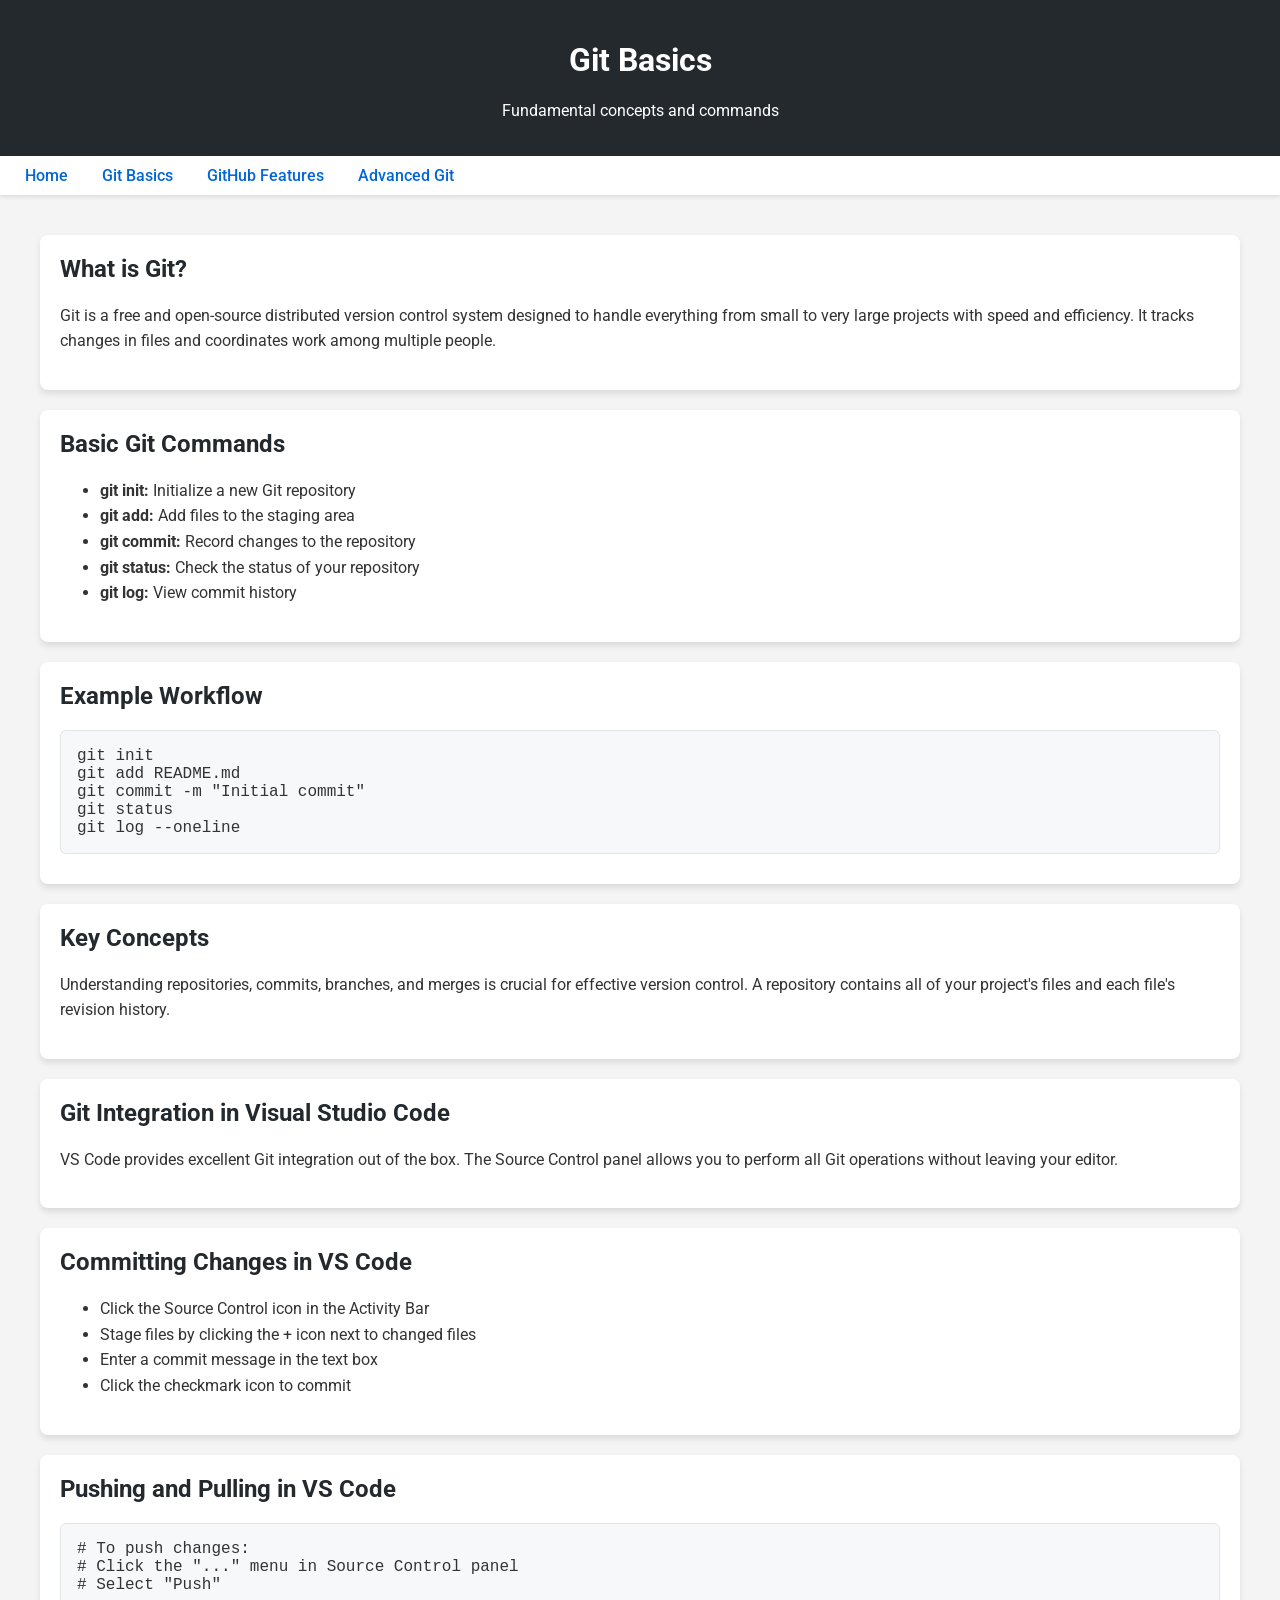
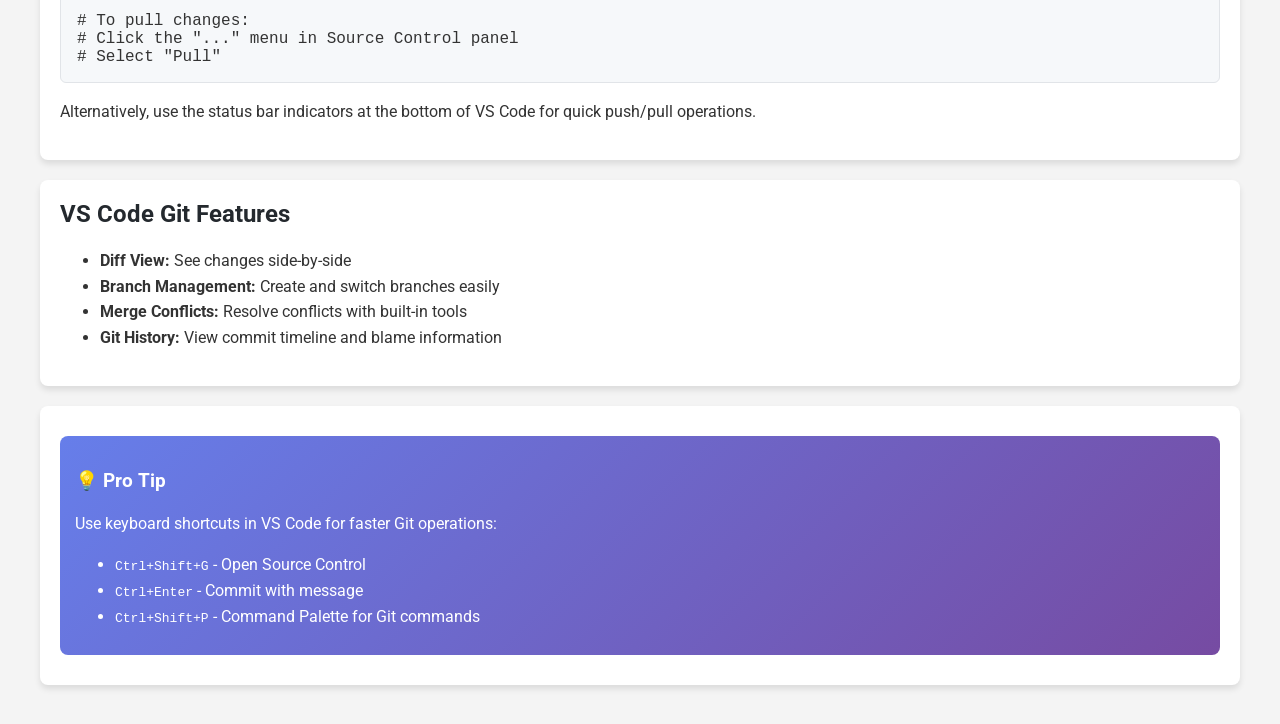
==== 1.html @ 10591d3b "last changes" ====
<!DOCTYPE html>
<html lang="en">
<head>
    <meta charset="UTF-8">
    <meta name="viewport" content="width=device-width, initial-scale=1.0">
    <title>Git Basics - Git and GitHub Guide</title>
    <link href="https://fonts.googleapis.com/css2?family=Roboto:wght@300;400;500;700&display=swap" rel="stylesheet">
    <style>
        body {
            font-family: 'Roboto', sans-serif;
            margin: 0;
            padding: 0;
            background-color: #f4f4f4;
            color: #333;
        }
        header {
            background-color: #24292e;
            color: white;
            padding: 20px;
            text-align: center;
        }
        nav {
            background-color: #fff;
            padding: 10px;
            box-shadow: 0 2px 4px rgba(0,0,0,0.1);
        }
        nav a {
            margin: 0 15px;
            text-decoration: none;
            color: #0366d6;
            font-weight: 500;
        }
        nav a:hover {
            text-decoration: underline;
        }
        .container {
            max-width: 1200px;
            margin: 0 auto;
            padding: 20px;
        }
        .card {
            background-color: white;
            border-radius: 8px;
            box-shadow: 0 4px 6px rgba(0,0,0,0.1);
            margin: 20px 0;
            padding: 20px;
            transition: transform 0.3s ease, box-shadow 0.3s ease;
        }
        .card:hover {
            transform: translateY(-5px);
            box-shadow: 0 8px 12px rgba(0,0,0,0.15);
        }
        .card h2 {
            color: #24292e;
            margin-top: 0;
        }
        .card p, .card ul {
            line-height: 1.6;
        }
        .code {
            background-color: #f6f8fa;
            border: 1px solid #e1e4e8;
            border-radius: 6px;
            padding: 16px;
            font-family: 'Courier New', monospace;
            overflow-x: auto;
            margin: 10px 0;
        }
        .highlight {
            background: linear-gradient(135deg, #667eea 0%, #764ba2 100%);
            color: white;
            padding: 15px;
            border-radius: 8px;
            margin: 10px 0;
        }
    </style>
</head>
<body>
    <header>
        <h1>Git Basics</h1>
        <p>Fundamental concepts and commands</p>
    </header>
    <nav>
        <a href="index.html">Home</a>
        <a href="1.html">Git Basics</a>
        <a href="2.html">GitHub Features</a>
        <a href="3.html">Advanced Git</a>
    </nav>
    <div class="container">
        <div class="card">
            <h2>What is Git?</h2>
            <p>Git is a free and open-source distributed version control system designed to handle everything from small to very large projects with speed and efficiency. It tracks changes in files and coordinates work among multiple people.</p>
        </div>
        <div class="card">
            <h2>Basic Git Commands</h2>
            <ul>
                <li><strong>git init:</strong> Initialize a new Git repository</li>
                <li><strong>git add:</strong> Add files to the staging area</li>
                <li><strong>git commit:</strong> Record changes to the repository</li>
                <li><strong>git status:</strong> Check the status of your repository</li>
                <li><strong>git log:</strong> View commit history</li>
            </ul>
        </div>
        <div class="card">
            <h2>Example Workflow</h2>
            <div class="code">
git init<br>
git add README.md<br>
git commit -m "Initial commit"<br>
git status<br>
git log --oneline
            </div>
        </div>
        <div class="card">
            <h2>Key Concepts</h2>
            <p>Understanding repositories, commits, branches, and merges is crucial for effective version control. A repository contains all of your project's files and each file's revision history.</p>
        </div>
        <div class="card">
            <h2>Git Integration in Visual Studio Code</h2>
            <p>VS Code provides excellent Git integration out of the box. The Source Control panel allows you to perform all Git operations without leaving your editor.</p>
        </div>
        <div class="card">
            <h2>Committing Changes in VS Code</h2>
            <ul>
                <li>Click the Source Control icon in the Activity Bar</li>
                <li>Stage files by clicking the + icon next to changed files</li>
                <li>Enter a commit message in the text box</li>
                <li>Click the checkmark icon to commit</li>
            </ul>
        </div>
        <div class="card">
            <h2>Pushing and Pulling in VS Code</h2>
            <div class="code">
# To push changes:<br>
# Click the "..." menu in Source Control panel<br>
# Select "Push"<br><br>
# To pull changes:<br>
# Click the "..." menu in Source Control panel<br>
# Select "Pull"
            </div>
            <p>Alternatively, use the status bar indicators at the bottom of VS Code for quick push/pull operations.</p>
        </div>
        <div class="card">
            <h2>VS Code Git Features</h2>
            <ul>
                <li><strong>Diff View:</strong> See changes side-by-side</li>
                <li><strong>Branch Management:</strong> Create and switch branches easily</li>
                <li><strong>Merge Conflicts:</strong> Resolve conflicts with built-in tools</li>
                <li><strong>Git History:</strong> View commit timeline and blame information</li>
            </ul>
        </div>
        <div class="card">
            <div class="highlight">
                <h3>💡 Pro Tip</h3>
                <p>Use keyboard shortcuts in VS Code for faster Git operations:</p>
                <ul style="margin: 10px 0;">
                    <li><code>Ctrl+Shift+G</code> - Open Source Control</li>
                    <li><code>Ctrl+Enter</code> - Commit with message</li>
                    <li><code>Ctrl+Shift+P</code> - Command Palette for Git commands</li>
                </ul>
            </div>
        </div>
    </div>
</body>
</html>
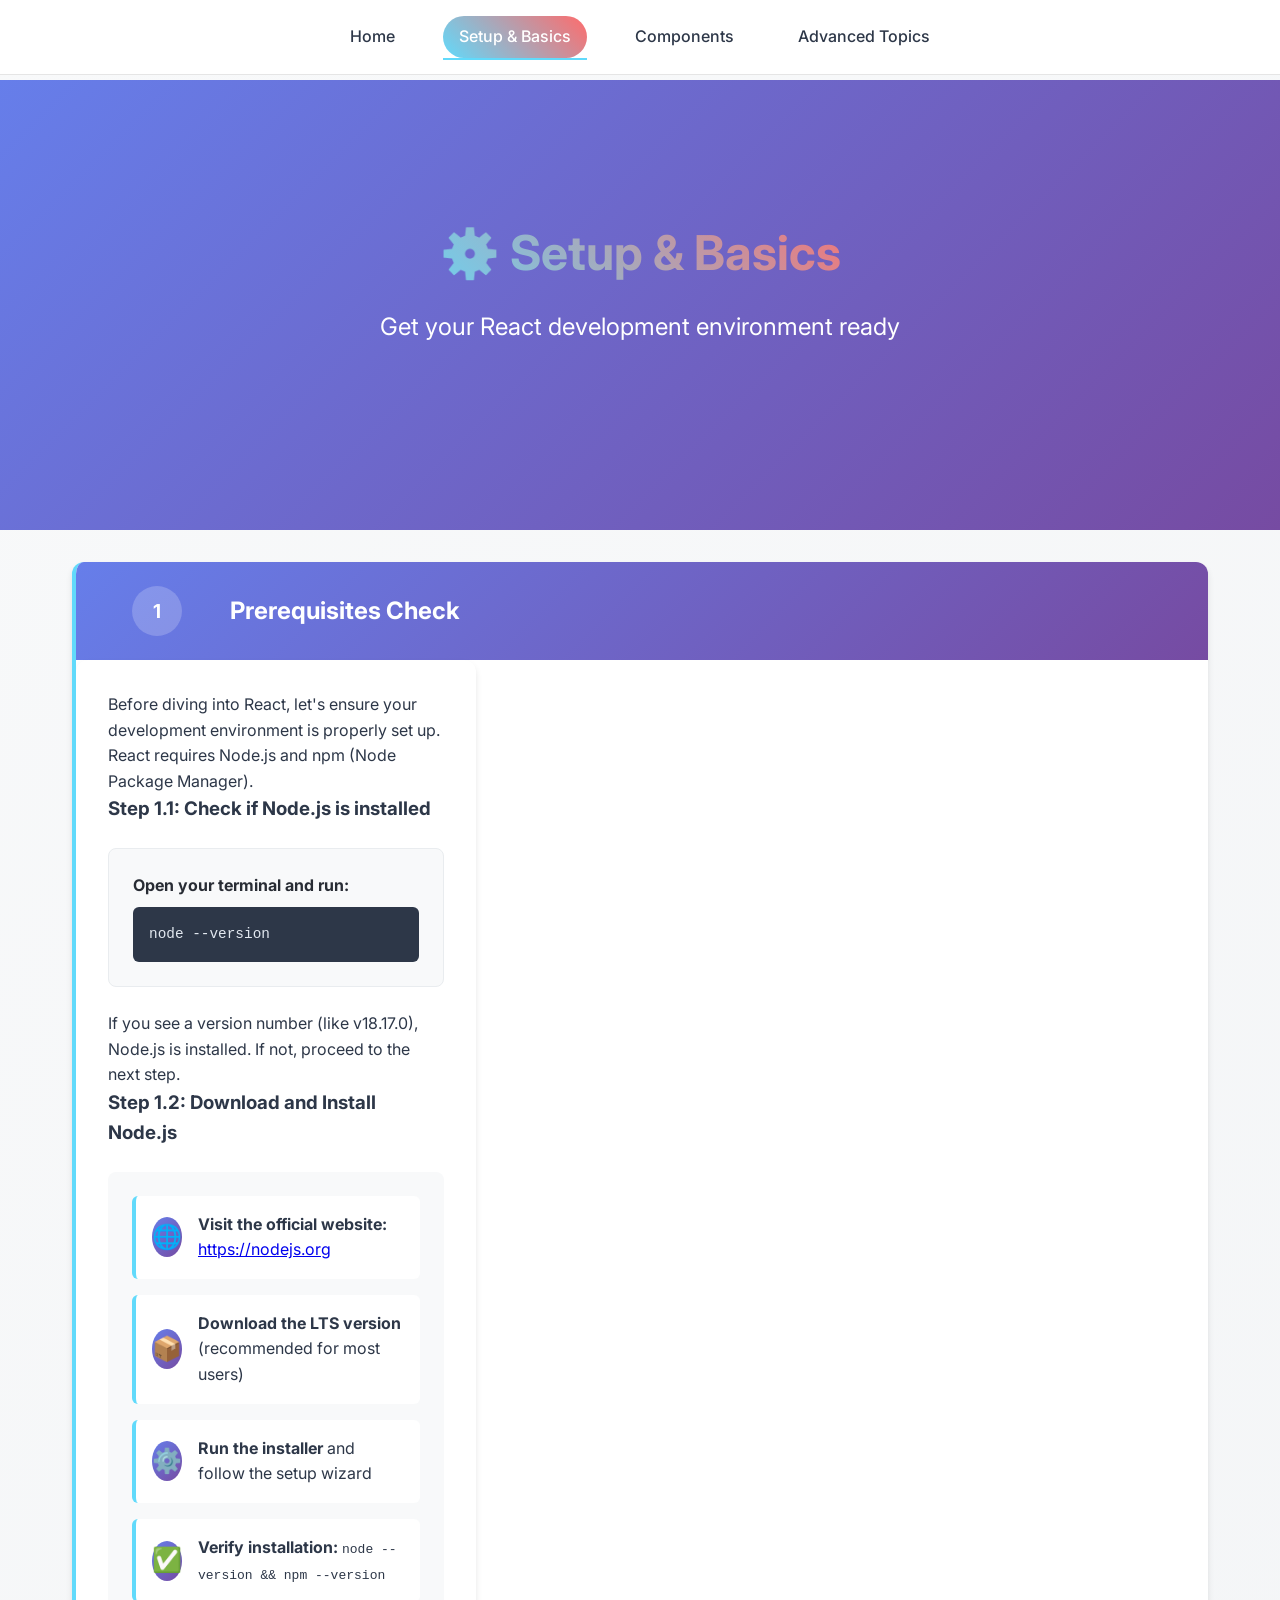
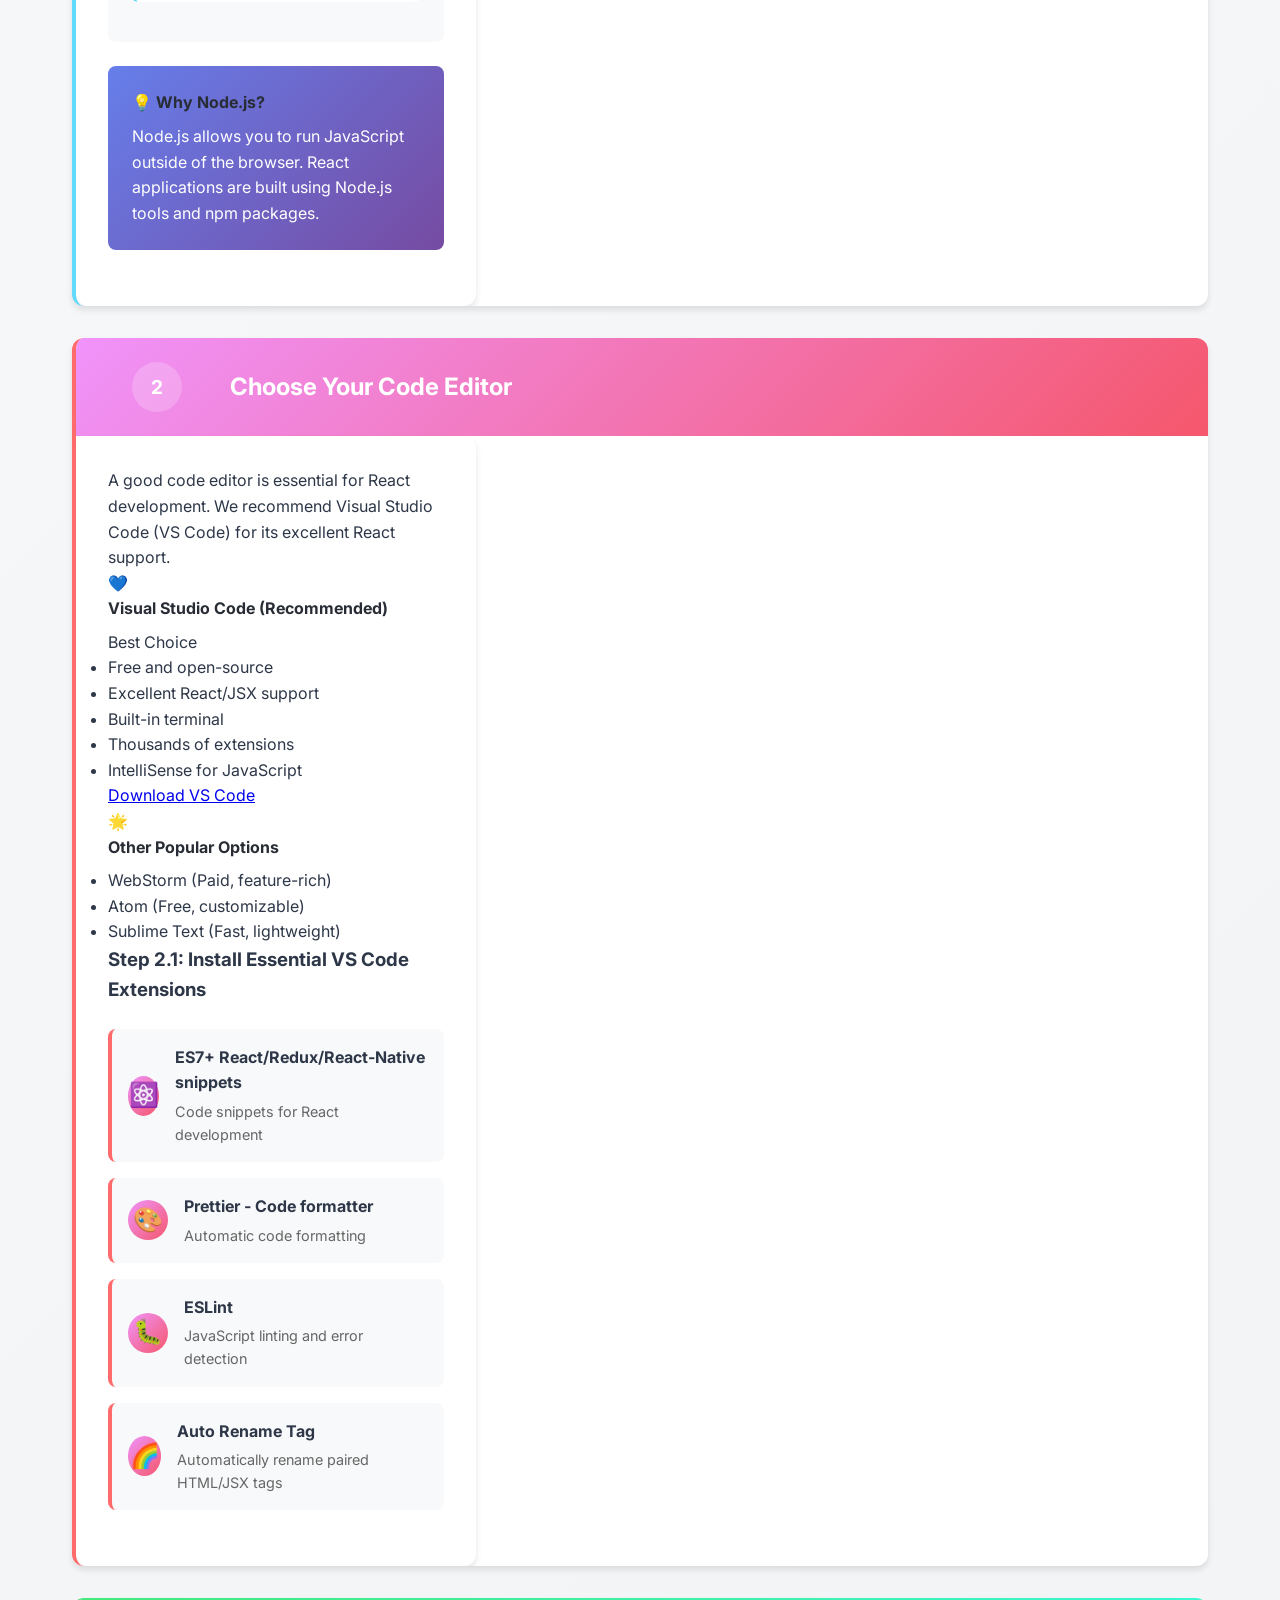
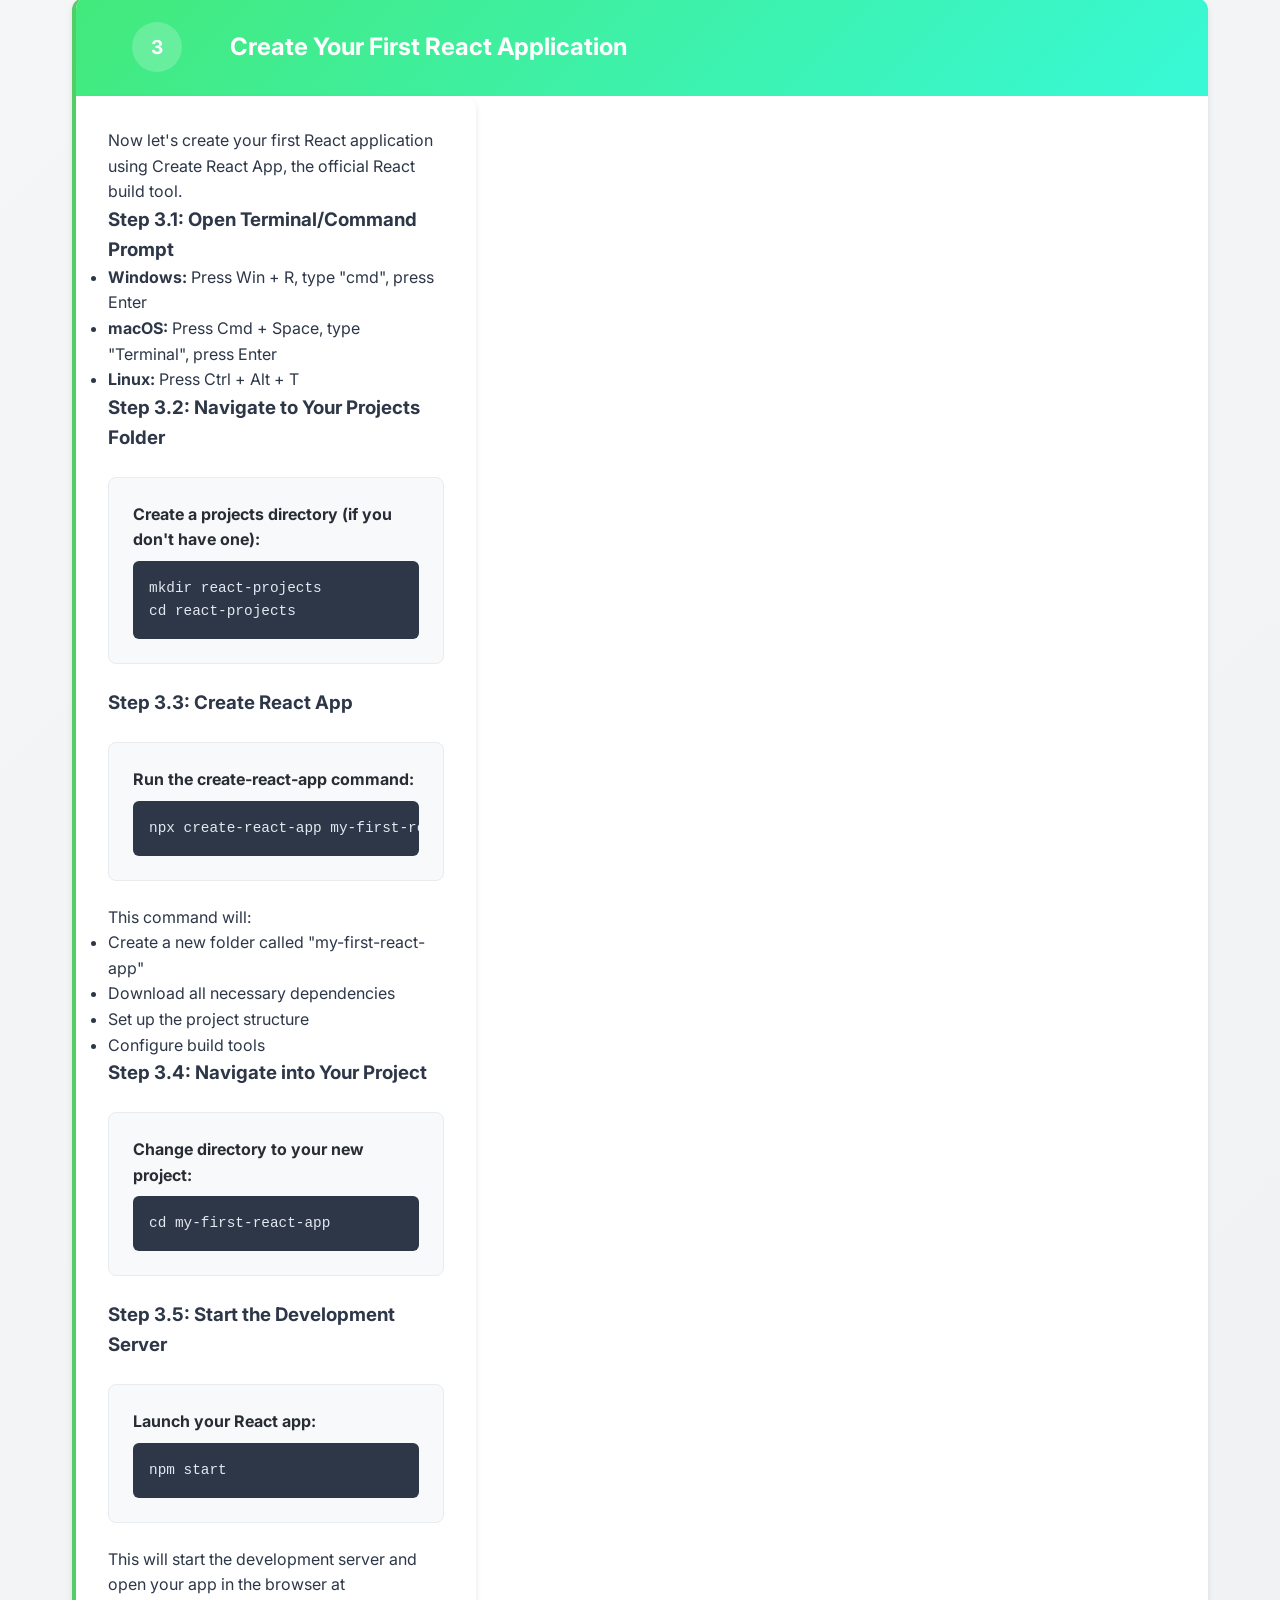
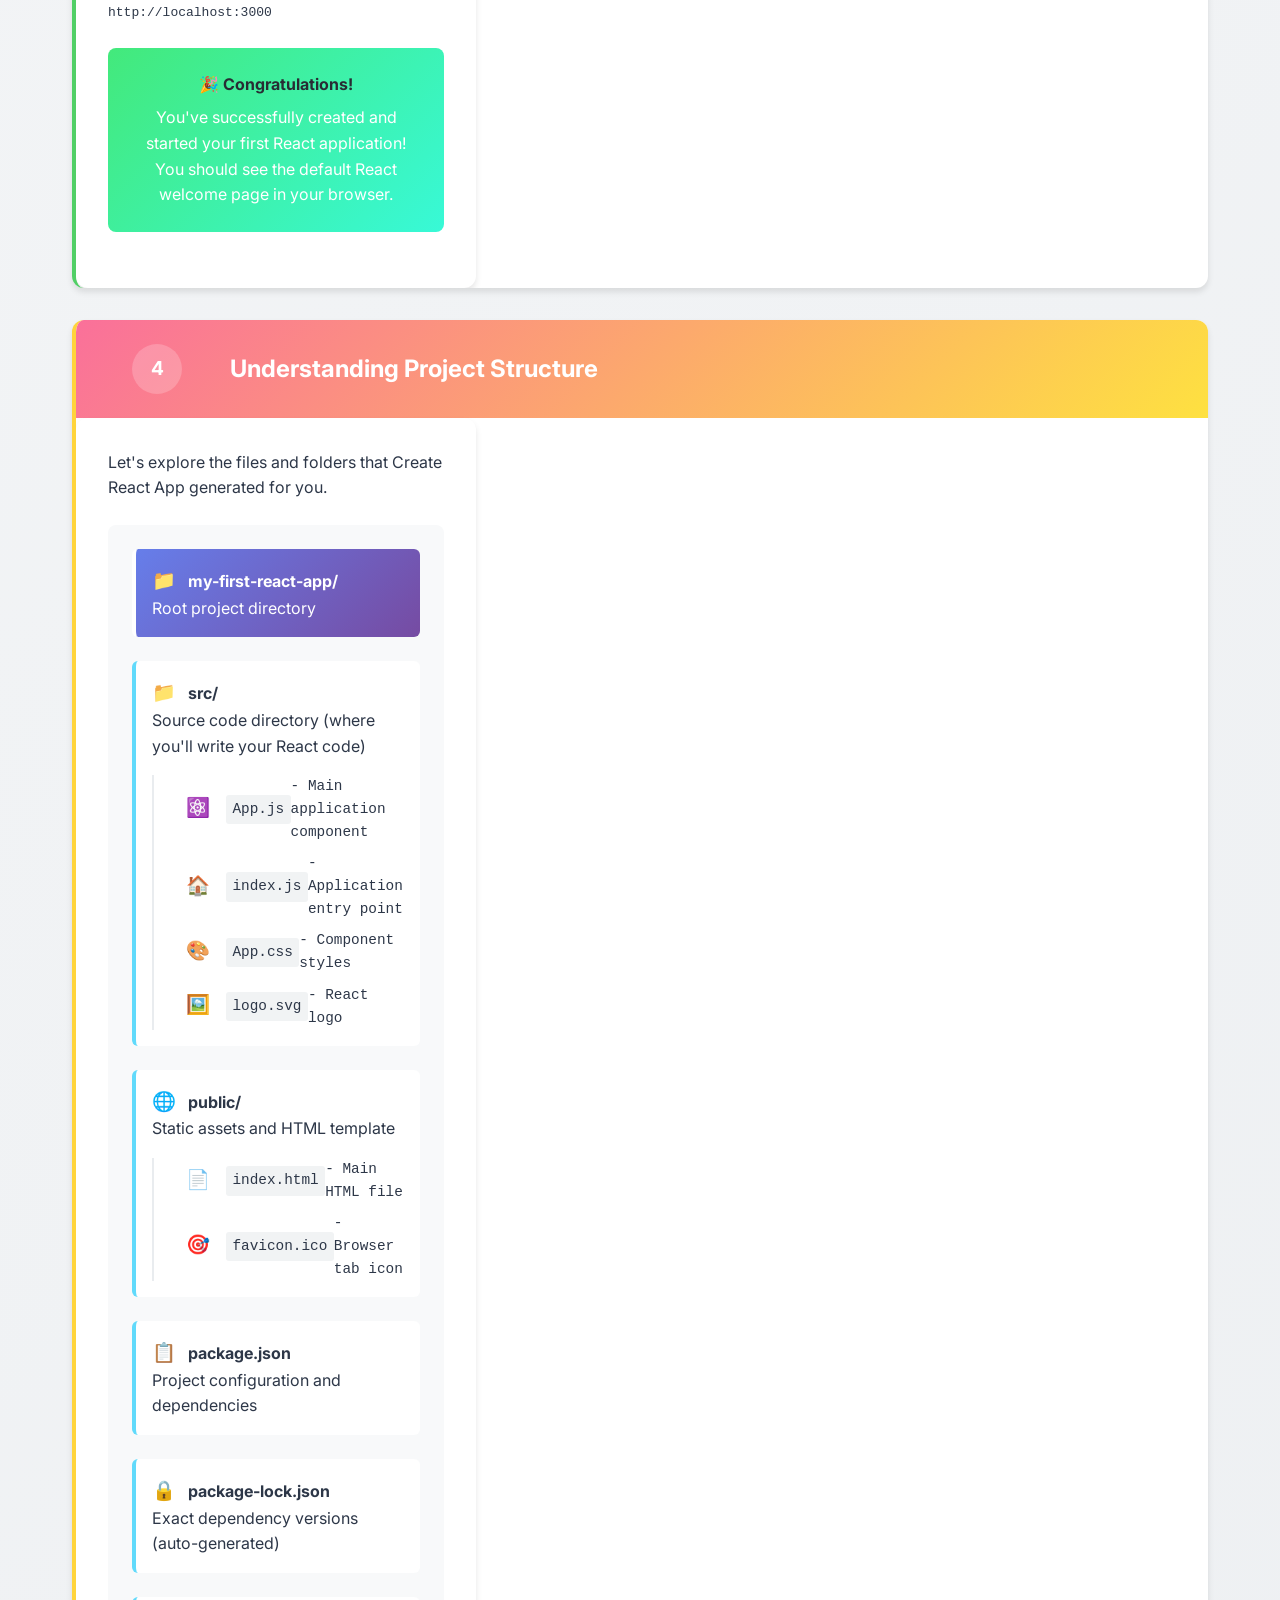
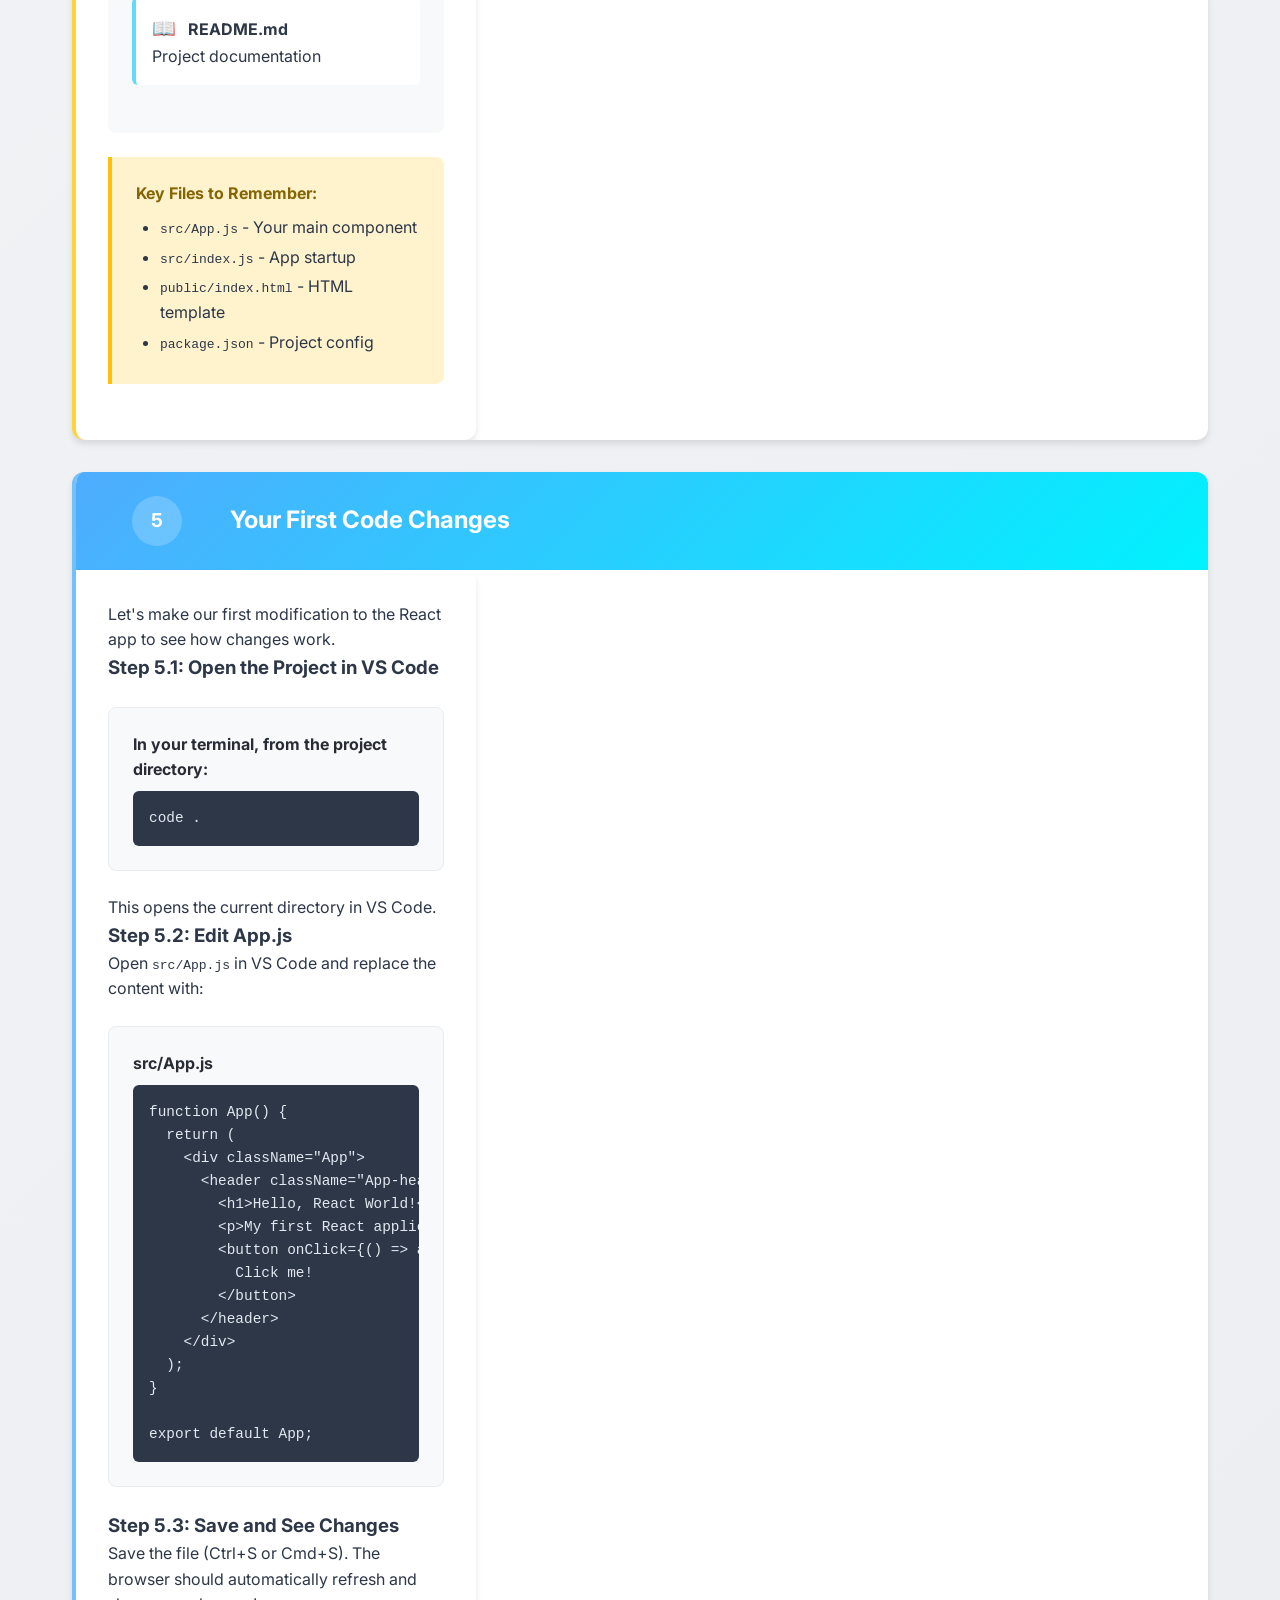
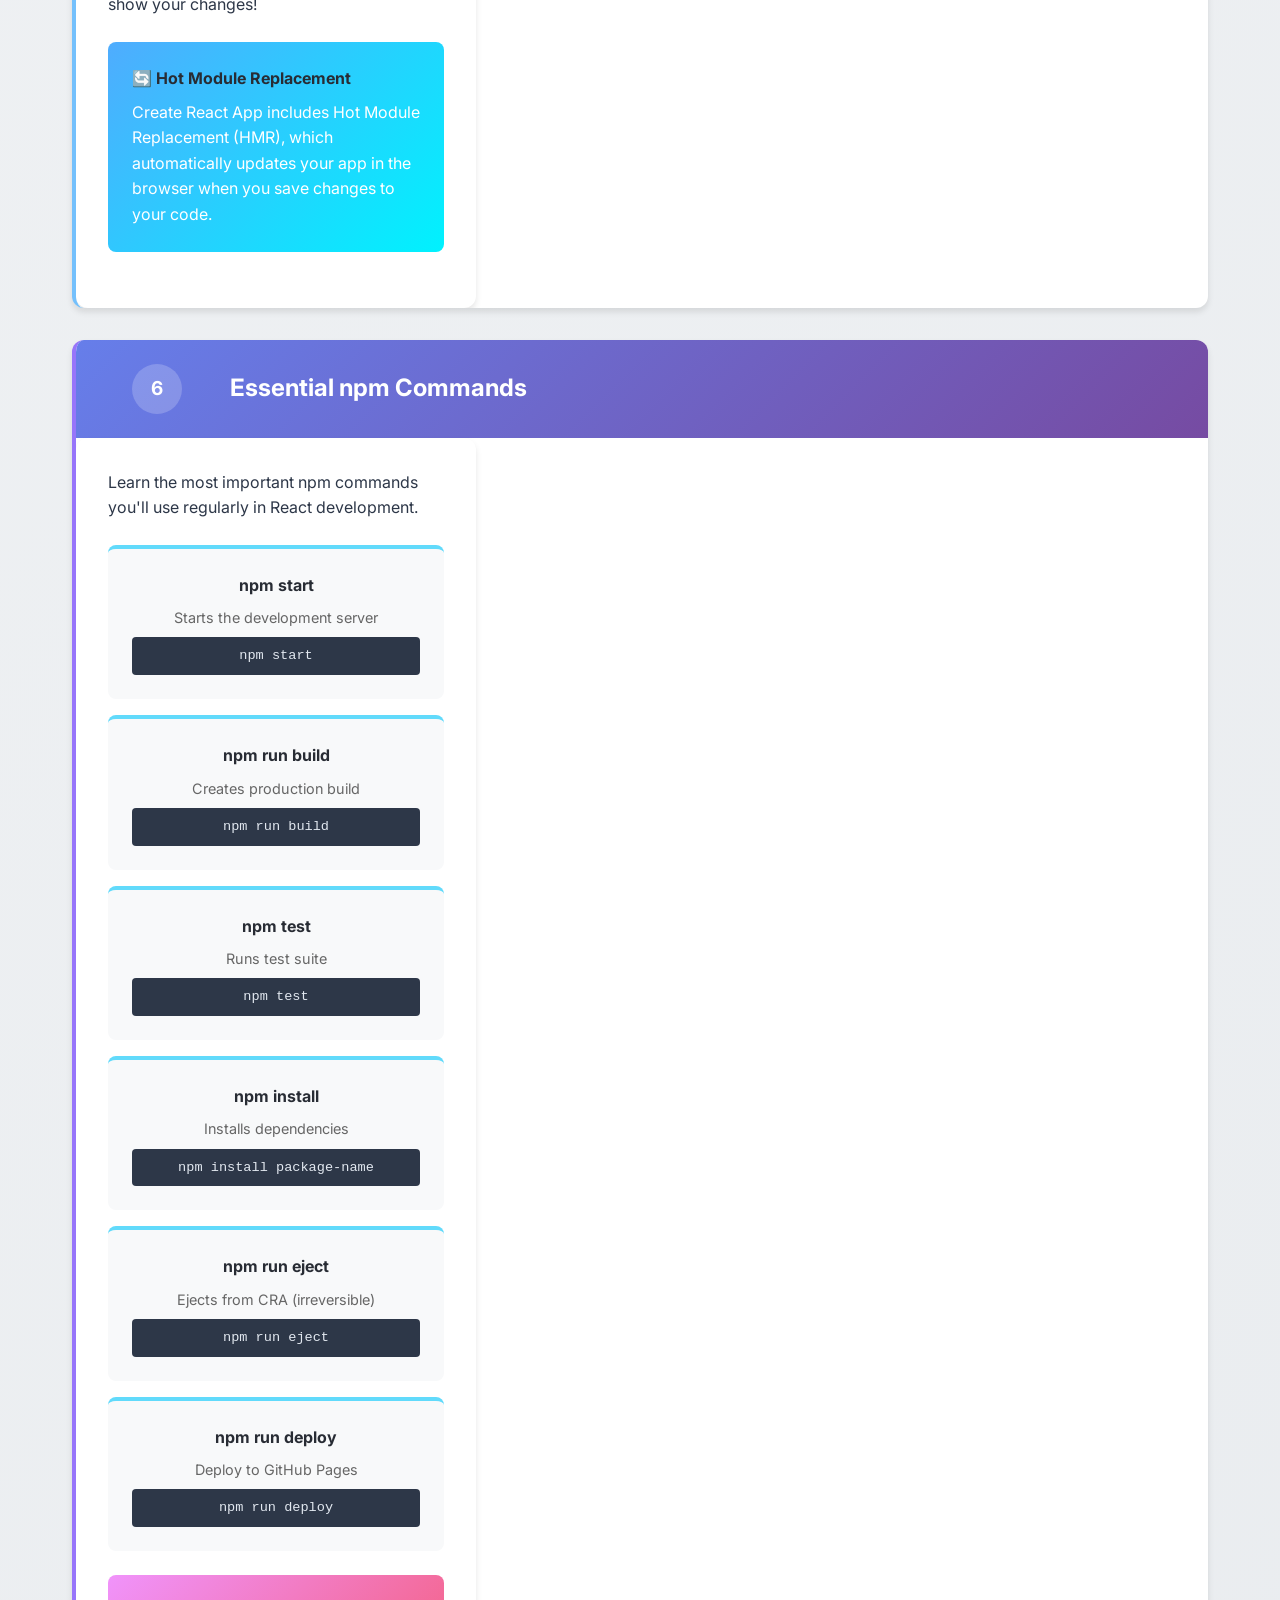
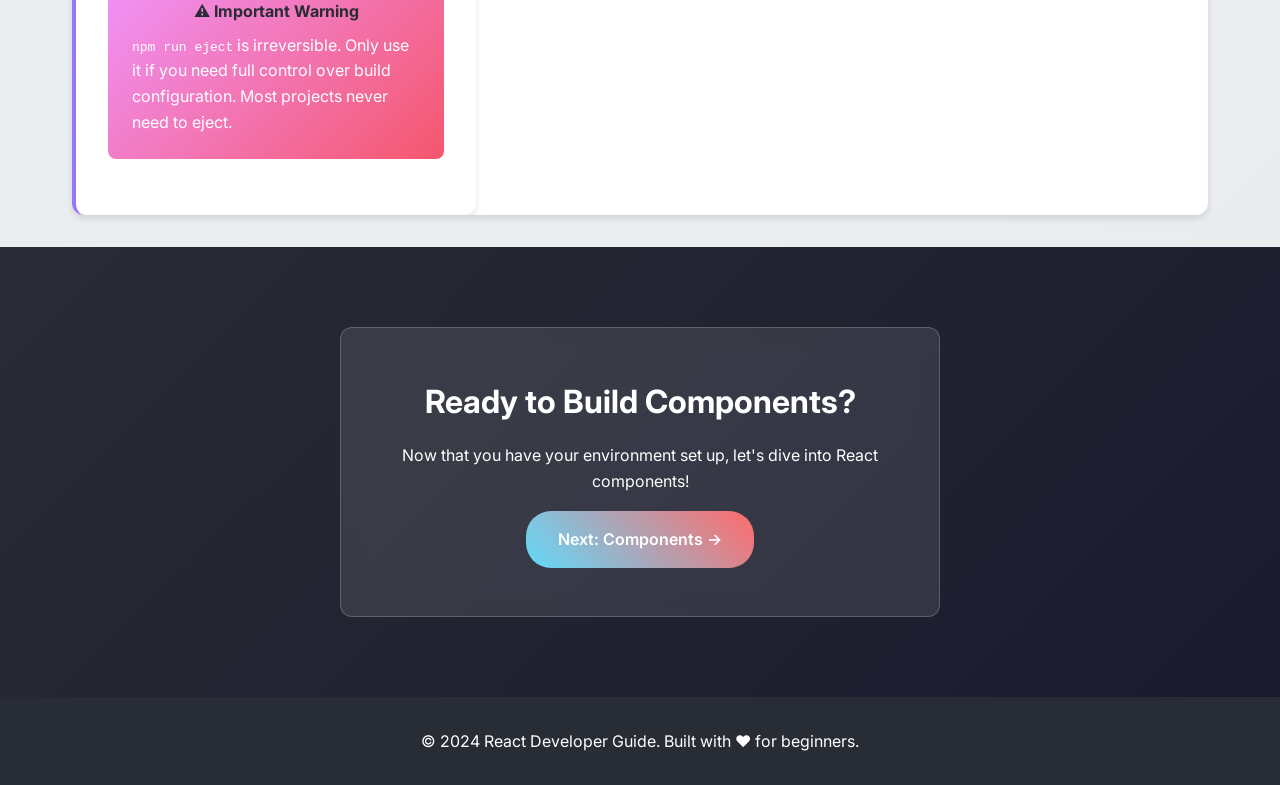
==== commit 5d1fe55a: "final changes" ====
--- a/1.html
+++ b/1.html
@@ -3,163 +3,408 @@
 <head>
     <meta charset="UTF-8">
     <meta name="viewport" content="width=device-width, initial-scale=1.0">
-    <title>Git Basics - Git and GitHub Guide</title>
-    <link href="https://fonts.googleapis.com/css2?family=Roboto:wght@300;400;500;700&display=swap" rel="stylesheet">
-    <style>
-        body {
-            font-family: 'Roboto', sans-serif;
-            margin: 0;
-            padding: 0;
-            background-color: #f4f4f4;
-            color: #333;
-        }
-        header {
-            background-color: #24292e;
-            color: white;
-            padding: 20px;
-            text-align: center;
-        }
-        nav {
-            background-color: #fff;
-            padding: 10px;
-            box-shadow: 0 2px 4px rgba(0,0,0,0.1);
-        }
-        nav a {
-            margin: 0 15px;
-            text-decoration: none;
-            color: #0366d6;
-            font-weight: 500;
-        }
-        nav a:hover {
-            text-decoration: underline;
-        }
-        .container {
-            max-width: 1200px;
-            margin: 0 auto;
-            padding: 20px;
-        }
-        .card {
-            background-color: white;
-            border-radius: 8px;
-            box-shadow: 0 4px 6px rgba(0,0,0,0.1);
-            margin: 20px 0;
-            padding: 20px;
-            transition: transform 0.3s ease, box-shadow 0.3s ease;
-        }
-        .card:hover {
-            transform: translateY(-5px);
-            box-shadow: 0 8px 12px rgba(0,0,0,0.15);
-        }
-        .card h2 {
-            color: #24292e;
-            margin-top: 0;
-        }
-        .card p, .card ul {
-            line-height: 1.6;
-        }
-        .code {
-            background-color: #f6f8fa;
-            border: 1px solid #e1e4e8;
-            border-radius: 6px;
-            padding: 16px;
-            font-family: 'Courier New', monospace;
-            overflow-x: auto;
-            margin: 10px 0;
-        }
-        .highlight {
-            background: linear-gradient(135deg, #667eea 0%, #764ba2 100%);
-            color: white;
-            padding: 15px;
-            border-radius: 8px;
-            margin: 10px 0;
-        }
-    </style>
+    <title>Setup & Basics - React Developer Guide</title>
+    <link href="https://fonts.googleapis.com/css2?family=Inter:wght@300;400;500;600;700&display=swap" rel="stylesheet">
+    <link rel="stylesheet" href="styles.css">
 </head>
 <body>
-    <header>
-        <h1>Git Basics</h1>
-        <p>Fundamental concepts and commands</p>
-    </header>
-    <nav>
-        <a href="index.html">Home</a>
-        <a href="1.html">Git Basics</a>
-        <a href="2.html">GitHub Features</a>
-        <a href="3.html">Advanced Git</a>
+    <nav class="main-nav animate-slide-down">
+        <div class="nav-container">
+            <a href="index.html" class="nav-link">Home</a>
+            <a href="1.html" class="nav-link active">Setup & Basics</a>
+            <a href="2.html" class="nav-link">Components</a>
+            <a href="3.html" class="nav-link">Advanced Topics</a>
+        </div>
     </nav>
-    <div class="container">
-        <div class="card">
-            <h2>What is Git?</h2>
-            <p>Git is a free and open-source distributed version control system designed to handle everything from small to very large projects with speed and efficiency. It tracks changes in files and coordinates work among multiple people.</p>
+
+    <main class="main-content">
+        <section class="hero-section page-hero">
+            <div class="hero-content">
+                <h1 class="animate-fade-in">⚙️ Setup & Basics</h1>
+                <p class="animate-slide-up">Get your React development environment ready</p>
+            </div>
+        </section>
+
+        <section class="content-section">
+            <div class="container">
+                <div class="step-card animate-scale-in" style="border-left: 4px solid #61dafb;">
+                    <div class="step-header" style="background: var(--gradient-1);">
+                        <span class="step-number">1</span>
+                        <h2>Prerequisites Check</h2>
+                    </div>
+                    <div class="step-content">
+                        <p>Before diving into React, let's ensure your development environment is properly set up. React requires Node.js and npm (Node Package Manager).</p>
+
+                        <h3>Step 1.1: Check if Node.js is installed</h3>
+                        <div class="code-block">
+                            <h4>Open your terminal and run:</h4>
+                            <pre><code>node --version</code></pre>
+                        </div>
+                        <p>If you see a version number (like v18.17.0), Node.js is installed. If not, proceed to the next step.</p>
+
+                        <h3>Step 1.2: Download and Install Node.js</h3>
+                        <div class="installation-guide">
+                            <div class="install-step">
+                                <span class="step-icon">🌐</span>
+                                <div>
+                                    <strong>Visit the official website:</strong>
+                                    <a href="https://nodejs.org" target="_blank">https://nodejs.org</a>
+                                </div>
+                            </div>
+                            <div class="install-step">
+                                <span class="step-icon">📦</span>
+                                <div>
+                                    <strong>Download the LTS version</strong> (recommended for most users)
+                                </div>
+                            </div>
+                            <div class="install-step">
+                                <span class="step-icon">⚙️</span>
+                                <div>
+                                    <strong>Run the installer</strong> and follow the setup wizard
+                                </div>
+                            </div>
+                            <div class="install-step">
+                                <span class="step-icon">✅</span>
+                                <div>
+                                    <strong>Verify installation:</strong>
+                                    <code>node --version && npm --version</code>
+                                </div>
+                            </div>
+                        </div>
+
+                        <div class="tip-box" style="background: var(--gradient-1);">
+                            <h4>💡 Why Node.js?</h4>
+                            <p>Node.js allows you to run JavaScript outside of the browser. React applications are built using Node.js tools and npm packages.</p>
+                        </div>
+                    </div>
+                </div>
+
+                <div class="step-card animate-scale-in delay-1" style="border-left: 4px solid #ff6b6b;">
+                    <div class="step-header" style="background: var(--gradient-2);">
+                        <span class="step-number">2</span>
+                        <h2>Choose Your Code Editor</h2>
+                    </div>
+                    <div class="step-content">
+                        <p>A good code editor is essential for React development. We recommend Visual Studio Code (VS Code) for its excellent React support.</p>
+
+                        <div class="editor-comparison">
+                            <div class="editor-option recommended">
+                                <div class="editor-header">
+                                    <span class="editor-icon">💙</span>
+                                    <h4>Visual Studio Code (Recommended)</h4>
+                                    <span class="badge">Best Choice</span>
+                                </div>
+                                <ul>
+                                    <li>Free and open-source</li>
+                                    <li>Excellent React/JSX support</li>
+                                    <li>Built-in terminal</li>
+                                    <li>Thousands of extensions</li>
+                                    <li>IntelliSense for JavaScript</li>
+                                </ul>
+                                <a href="https://code.visualstudio.com" class="download-btn" target="_blank">Download VS Code</a>
+                            </div>
+
+                            <div class="editor-option">
+                                <div class="editor-header">
+                                    <span class="editor-icon">🌟</span>
+                                    <h4>Other Popular Options</h4>
+                                </div>
+                                <ul>
+                                    <li>WebStorm (Paid, feature-rich)</li>
+                                    <li>Atom (Free, customizable)</li>
+                                    <li>Sublime Text (Fast, lightweight)</li>
+                                </ul>
+                            </div>
+                        </div>
+
+                        <h3>Step 2.1: Install Essential VS Code Extensions</h3>
+                        <div class="extensions-list">
+                            <div class="extension-item">
+                                <span class="ext-icon">⚛️</span>
+                                <div>
+                                    <strong>ES7+ React/Redux/React-Native snippets</strong>
+                                    <p>Code snippets for React development</p>
+                                </div>
+                            </div>
+                            <div class="extension-item">
+                                <span class="ext-icon">🎨</span>
+                                <div>
+                                    <strong>Prettier - Code formatter</strong>
+                                    <p>Automatic code formatting</p>
+                                </div>
+                            </div>
+                            <div class="extension-item">
+                                <span class="ext-icon">🐛</span>
+                                <div>
+                                    <strong>ESLint</strong>
+                                    <p>JavaScript linting and error detection</p>
+                                </div>
+                            </div>
+                            <div class="extension-item">
+                                <span class="ext-icon">🌈</span>
+                                <div>
+                                    <strong>Auto Rename Tag</strong>
+                                    <p>Automatically rename paired HTML/JSX tags</p>
+                                </div>
+                            </div>
+                        </div>
+                    </div>
+                </div>
+
+                <div class="step-card animate-scale-in delay-2" style="border-left: 4px solid #51cf66;">
+                    <div class="step-header" style="background: var(--gradient-4);">
+                        <span class="step-number">3</span>
+                        <h2>Create Your First React Application</h2>
+                    </div>
+                    <div class="step-content">
+                        <p>Now let's create your first React application using Create React App, the official React build tool.</p>
+
+                        <h3>Step 3.1: Open Terminal/Command Prompt</h3>
+                        <ul>
+                            <li><strong>Windows:</strong> Press Win + R, type "cmd", press Enter</li>
+                            <li><strong>macOS:</strong> Press Cmd + Space, type "Terminal", press Enter</li>
+                            <li><strong>Linux:</strong> Press Ctrl + Alt + T</li>
+                        </ul>
+
+                        <h3>Step 3.2: Navigate to Your Projects Folder</h3>
+                        <div class="code-block">
+                            <h4>Create a projects directory (if you don't have one):</h4>
+                            <pre><code>mkdir react-projects
+cd react-projects</code></pre>
+                        </div>
+
+                        <h3>Step 3.3: Create React App</h3>
+                        <div class="code-block">
+                            <h4>Run the create-react-app command:</h4>
+                            <pre><code>npx create-react-app my-first-react-app</code></pre>
+                        </div>
+                        <p>This command will:</p>
+                        <ul>
+                            <li>Create a new folder called "my-first-react-app"</li>
+                            <li>Download all necessary dependencies</li>
+                            <li>Set up the project structure</li>
+                            <li>Configure build tools</li>
+                        </ul>
+
+                        <h3>Step 3.4: Navigate into Your Project</h3>
+                        <div class="code-block">
+                            <h4>Change directory to your new project:</h4>
+                            <pre><code>cd my-first-react-app</code></pre>
+                        </div>
+
+                        <h3>Step 3.5: Start the Development Server</h3>
+                        <div class="code-block">
+                            <h4>Launch your React app:</h4>
+                            <pre><code>npm start</code></pre>
+                        </div>
+                        <p>This will start the development server and open your app in the browser at <code>http://localhost:3000</code></p>
+
+                        <div class="success-box" style="background: var(--gradient-4);">
+                            <h4>🎉 Congratulations!</h4>
+                            <p>You've successfully created and started your first React application! You should see the default React welcome page in your browser.</p>
+                        </div>
+                    </div>
+                </div>
+
+                <div class="step-card animate-scale-in" style="border-left: 4px solid #ffd43b;">
+                    <div class="step-header" style="background: var(--gradient-5);">
+                        <span class="step-number">4</span>
+                        <h2>Understanding Project Structure</h2>
+                    </div>
+                    <div class="step-content">
+                        <p>Let's explore the files and folders that Create React App generated for you.</p>
+
+                        <div class="project-structure">
+                            <div class="structure-item root">
+                                <span class="folder-icon">📁</span>
+                                <strong>my-first-react-app/</strong>
+                                <p>Root project directory</p>
+                            </div>
+
+                            <div class="structure-item">
+                                <span class="folder-icon">📁</span>
+                                <strong>src/</strong>
+                                <p>Source code directory (where you'll write your React code)</p>
+                                <div class="sub-files">
+                                    <div class="file-item">
+                                        <span class="file-icon">⚛️</span>
+                                        <code>App.js</code> - Main application component
+                                    </div>
+                                    <div class="file-item">
+                                        <span class="file-icon">🏠</span>
+                                        <code>index.js</code> - Application entry point
+                                    </div>
+                                    <div class="file-item">
+                                        <span class="file-icon">🎨</span>
+                                        <code>App.css</code> - Component styles
+                                    </div>
+                                    <div class="file-item">
+                                        <span class="file-icon">🖼️</span>
+                                        <code>logo.svg</code> - React logo
+                                    </div>
+                                </div>
+                            </div>
+
+                            <div class="structure-item">
+                                <span class="folder-icon">🌐</span>
+                                <strong>public/</strong>
+                                <p>Static assets and HTML template</p>
+                                <div class="sub-files">
+                                    <div class="file-item">
+                                        <span class="file-icon">📄</span>
+                                        <code>index.html</code> - Main HTML file
+                                    </div>
+                                    <div class="file-item">
+                                        <span class="file-icon">🎯</span>
+                                        <code>favicon.ico</code> - Browser tab icon
+                                    </div>
+                                </div>
+                            </div>
+
+                            <div class="structure-item">
+                                <span class="file-icon">📋</span>
+                                <strong>package.json</strong>
+                                <p>Project configuration and dependencies</p>
+                            </div>
+
+                            <div class="structure-item">
+                                <span class="file-icon">🔒</span>
+                                <strong>package-lock.json</strong>
+                                <p>Exact dependency versions (auto-generated)</p>
+                            </div>
+
+                            <div class="structure-item">
+                                <span class="file-icon">📖</span>
+                                <strong>README.md</strong>
+                                <p>Project documentation</p>
+                            </div>
+                        </div>
+
+                        <div class="important-files">
+                            <h4>Key Files to Remember:</h4>
+                            <ul>
+                                <li><code>src/App.js</code> - Your main component</li>
+                                <li><code>src/index.js</code> - App startup</li>
+                                <li><code>public/index.html</code> - HTML template</li>
+                                <li><code>package.json</code> - Project config</li>
+                            </ul>
+                        </div>
+                    </div>
+                </div>
+
+                <div class="step-card animate-scale-in delay-1" style="border-left: 4px solid #74c0fc;">
+                    <div class="step-header" style="background: var(--gradient-3);">
+                        <span class="step-number">5</span>
+                        <h2>Your First Code Changes</h2>
+                    </div>
+                    <div class="step-content">
+                        <p>Let's make our first modification to the React app to see how changes work.</p>
+
+                        <h3>Step 5.1: Open the Project in VS Code</h3>
+                        <div class="code-block">
+                            <h4>In your terminal, from the project directory:</h4>
+                            <pre><code>code .</code></pre>
+                        </div>
+                        <p>This opens the current directory in VS Code.</p>
+
+                        <h3>Step 5.2: Edit App.js</h3>
+                        <p>Open <code>src/App.js</code> in VS Code and replace the content with:</p>
+                        <div class="code-block">
+                            <h4>src/App.js</h4>
+                            <pre><code>function App() {
+  return (
+    &lt;div className="App"&gt;
+      &lt;header className="App-header"&gt;
+        &lt;h1&gt;Hello, React World!&lt;/h1&gt;
+        &lt;p&gt;My first React application&lt;/p&gt;
+        &lt;button onClick={() =&gt; alert('Hello!')}&gt;
+          Click me!
+        &lt;/button&gt;
+      &lt;/header&gt;
+    &lt;/div&gt;
+  );
+}
+
+export default App;</code></pre>
+                        </div>
+
+                        <h3>Step 5.3: Save and See Changes</h3>
+                        <p>Save the file (Ctrl+S or Cmd+S). The browser should automatically refresh and show your changes!</p>
+
+                        <div class="tip-box" style="background: var(--gradient-3);">
+                            <h4>🔄 Hot Module Replacement</h4>
+                            <p>Create React App includes Hot Module Replacement (HMR), which automatically updates your app in the browser when you save changes to your code.</p>
+                        </div>
+                    </div>
+                </div>
+
+                <div class="step-card animate-scale-in delay-2" style="border-left: 4px solid #9775fa;">
+                    <div class="step-header" style="background: var(--gradient-1);">
+                        <span class="step-number">6</span>
+                        <h2>Essential npm Commands</h2>
+                    </div>
+                    <div class="step-content">
+                        <p>Learn the most important npm commands you'll use regularly in React development.</p>
+
+                        <div class="commands-grid">
+                            <div class="command-item">
+                                <h4>npm start</h4>
+                                <p>Starts the development server</p>
+                                <code>npm start</code>
+                            </div>
+                            <div class="command-item">
+                                <h4>npm run build</h4>
+                                <p>Creates production build</p>
+                                <code>npm run build</code>
+                            </div>
+                            <div class="command-item">
+                                <h4>npm test</h4>
+                                <p>Runs test suite</p>
+                                <code>npm test</code>
+                            </div>
+                            <div class="command-item">
+                                <h4>npm install</h4>
+                                <p>Installs dependencies</p>
+                                <code>npm install package-name</code>
+                            </div>
+                            <div class="command-item">
+                                <h4>npm run eject</h4>
+                                <p>Ejects from CRA (irreversible)</p>
+                                <code>npm run eject</code>
+                            </div>
+                            <div class="command-item">
+                                <h4>npm run deploy</h4>
+                                <p>Deploy to GitHub Pages</p>
+                                <code>npm run deploy</code>
+                            </div>
+                        </div>
+
+                        <div class="warning-box" style="background: var(--gradient-2);">
+                            <h4>⚠️ Important Warning</h4>
+                            <p><code>npm run eject</code> is irreversible. Only use it if you need full control over build configuration. Most projects never need to eject.</p>
+                        </div>
+                    </div>
+                </div>
+            </div>
+        </section>
+
+        <section class="cta-section">
+            <div class="container">
+                <div class="cta-card animate-pulse">
+                    <h3>Ready to Build Components?</h3>
+                    <p>Now that you have your environment set up, let's dive into React components!</p>
+                    <a href="2.html" class="cta-button">Next: Components →</a>
+                </div>
+            </div>
+        </section>
+    </main>
+
+    <footer class="footer">
+        <div class="container">
+            <p>&copy; 2024 React Developer Guide. Built with ❤️ for beginners.</p>
         </div>
-        <div class="card">
-            <h2>Basic Git Commands</h2>
-            <ul>
-                <li><strong>git init:</strong> Initialize a new Git repository</li>
-                <li><strong>git add:</strong> Add files to the staging area</li>
-                <li><strong>git commit:</strong> Record changes to the repository</li>
-                <li><strong>git status:</strong> Check the status of your repository</li>
-                <li><strong>git log:</strong> View commit history</li>
-            </ul>
-        </div>
-        <div class="card">
-            <h2>Example Workflow</h2>
-            <div class="code">
-git init<br>
-git add README.md<br>
-git commit -m "Initial commit"<br>
-git status<br>
-git log --oneline
-            </div>
-        </div>
-        <div class="card">
-            <h2>Key Concepts</h2>
-            <p>Understanding repositories, commits, branches, and merges is crucial for effective version control. A repository contains all of your project's files and each file's revision history.</p>
-        </div>
-        <div class="card">
-            <h2>Git Integration in Visual Studio Code</h2>
-            <p>VS Code provides excellent Git integration out of the box. The Source Control panel allows you to perform all Git operations without leaving your editor.</p>
-        </div>
-        <div class="card">
-            <h2>Committing Changes in VS Code</h2>
-            <ul>
-                <li>Click the Source Control icon in the Activity Bar</li>
-                <li>Stage files by clicking the + icon next to changed files</li>
-                <li>Enter a commit message in the text box</li>
-                <li>Click the checkmark icon to commit</li>
-            </ul>
-        </div>
-        <div class="card">
-            <h2>Pushing and Pulling in VS Code</h2>
-            <div class="code">
-# To push changes:<br>
-# Click the "..." menu in Source Control panel<br>
-# Select "Push"<br><br>
-# To pull changes:<br>
-# Click the "..." menu in Source Control panel<br>
-# Select "Pull"
-            </div>
-            <p>Alternatively, use the status bar indicators at the bottom of VS Code for quick push/pull operations.</p>
-        </div>
-        <div class="card">
-            <h2>VS Code Git Features</h2>
-            <ul>
-                <li><strong>Diff View:</strong> See changes side-by-side</li>
-                <li><strong>Branch Management:</strong> Create and switch branches easily</li>
-                <li><strong>Merge Conflicts:</strong> Resolve conflicts with built-in tools</li>
-                <li><strong>Git History:</strong> View commit timeline and blame information</li>
-            </ul>
-        </div>
-        <div class="card">
-            <div class="highlight">
-                <h3>💡 Pro Tip</h3>
-                <p>Use keyboard shortcuts in VS Code for faster Git operations:</p>
-                <ul style="margin: 10px 0;">
-                    <li><code>Ctrl+Shift+G</code> - Open Source Control</li>
-                    <li><code>Ctrl+Enter</code> - Commit with message</li>
-                    <li><code>Ctrl+Shift+P</code> - Command Palette for Git commands</li>
-                </ul>
-            </div>
-        </div>
-    </div>
+    </footer>
+
+    <script src="animations.js"></script>
 </body>
 </html>
--- a/styles.css
+++ b/styles.css
@@ -0,0 +1,1836 @@
+/* Modern React Developer Guide Styles */
+:root {
+    --primary-color: #61dafb;
+    --secondary-color: #282c34;
+    --accent-color: #ff6b6b;
+    --success-color: #51cf66;
+    --warning-color: #ffd43b;
+    --info-color: #74c0fc;
+    --text-color: #2d3748;
+    --bg-color: #f8f9fa;
+    --card-bg: #ffffff;
+    --shadow: 0 4px 6px rgba(0, 0, 0, 0.1);
+    --shadow-hover: 0 8px 25px rgba(0, 0, 0, 0.15);
+    --border-radius: 12px;
+    --transition: all 0.3s cubic-bezier(0.4, 0, 0.2, 1);
+    --gradient-1: linear-gradient(135deg, #667eea 0%, #764ba2 100%);
+    --gradient-2: linear-gradient(135deg, #f093fb 0%, #f5576c 100%);
+    --gradient-3: linear-gradient(135deg, #4facfe 0%, #00f2fe 100%);
+    --gradient-4: linear-gradient(135deg, #43e97b 0%, #38f9d7 100%);
+    --gradient-5: linear-gradient(135deg, #fa709a 0%, #fee140 100%);
+}
+
+* {
+    margin: 0;
+    padding: 0;
+    box-sizing: border-box;
+}
+
+body {
+    font-family: 'Inter', -apple-system, BlinkMacSystemFont, 'Segoe UI', Roboto, sans-serif;
+    line-height: 1.6;
+    color: var(--text-color);
+    background: linear-gradient(135deg, var(--bg-color) 0%, #e9ecef 100%);
+    overflow-x: hidden;
+}
+
+/* Hero Section */
+.hero-section {
+    position: relative;
+    min-height: 100vh;
+    display: flex;
+    align-items: center;
+    justify-content: center;
+    background: linear-gradient(135deg, var(--secondary-color) 0%, #1a1a2e 100%);
+    color: white;
+    overflow: hidden;
+}
+
+.hero-content {
+    text-align: center;
+    z-index: 2;
+    max-width: 800px;
+    padding: 2rem;
+}
+
+.hero-content h1 {
+    font-size: 4rem;
+    font-weight: 700;
+    margin-bottom: 1rem;
+    background: linear-gradient(45deg, var(--primary-color), var(--accent-color));
+    -webkit-background-clip: text;
+    -webkit-text-fill-color: transparent;
+    background-clip: text;
+}
+
+.hero-content p {
+    font-size: 1.5rem;
+    margin-bottom: 3rem;
+    opacity: 0.9;
+}
+
+.hero-stats {
+    display: flex;
+    justify-content: center;
+    gap: 2rem;
+    margin-top: 2rem;
+}
+
+.stat-card {
+    background: rgba(255, 255, 255, 0.1);
+    backdrop-filter: blur(10px);
+    border: 1px solid rgba(255, 255, 255, 0.2);
+    border-radius: var(--border-radius);
+    padding: 1.5rem;
+    text-align: center;
+    min-width: 120px;
+}
+
+.stat-number {
+    display: block;
+    font-size: 2.5rem;
+    font-weight: 700;
+    color: var(--primary-color);
+}
+
+.stat-label {
+    font-size: 0.9rem;
+    opacity: 0.8;
+    text-transform: uppercase;
+    letter-spacing: 1px;
+}
+
+/* Hero Features */
+.hero-features {
+    display: flex;
+    justify-content: center;
+    gap: 1rem;
+    margin-top: 2rem;
+    flex-wrap: wrap;
+}
+
+.feature-tag {
+    display: flex;
+    align-items: center;
+    gap: 0.5rem;
+    padding: 0.75rem 1.5rem;
+    border-radius: 25px;
+    color: white;
+    font-weight: 500;
+    box-shadow: 0 4px 15px rgba(0, 0, 0, 0.2);
+}
+
+.feature-icon {
+    font-size: 1.2rem;
+}
+
+/* Floating Shapes Animation */
+.hero-bg {
+    position: absolute;
+    top: 0;
+    left: 0;
+    width: 100%;
+    height: 100%;
+    overflow: hidden;
+    z-index: 1;
+}
+
+.floating-shapes .shape {
+    position: absolute;
+    border-radius: 50%;
+    opacity: 0.1;
+}
+
+.shape-1 {
+    width: 300px;
+    height: 300px;
+    top: 10%;
+    left: -5%;
+    background: var(--gradient-1) !important;
+    animation: float 6s ease-in-out infinite;
+}
+
+.shape-2 {
+    width: 200px;
+    height: 200px;
+    top: 60%;
+    right: -5%;
+    background: var(--gradient-2) !important;
+    animation: float 8s ease-in-out infinite reverse;
+}
+
+.shape-3 {
+    width: 150px;
+    height: 150px;
+    bottom: 20%;
+    left: 50%;
+    background: var(--gradient-3) !important;
+    animation: float 7s ease-in-out infinite;
+}
+
+.shape-4 {
+    width: 100px;
+    height: 100px;
+    top: 30%;
+    right: 20%;
+    background: var(--gradient-4) !important;
+    animation: float 9s ease-in-out infinite;
+}
+
+.shape-5 {
+    width: 80px;
+    height: 80px;
+    bottom: 40%;
+    left: 20%;
+    background: var(--gradient-5) !important;
+    animation: float 5s ease-in-out infinite reverse;
+}
+
+/* Navigation */
+.main-nav {
+    position: fixed;
+    top: 0;
+    left: 0;
+    right: 0;
+    background: rgba(255, 255, 255, 0.95);
+    backdrop-filter: blur(10px);
+    border-bottom: 1px solid rgba(0, 0, 0, 0.1);
+    z-index: 1000;
+    padding: 1rem 0;
+}
+
+.nav-container {
+    max-width: 1200px;
+    margin: 0 auto;
+    padding: 0 2rem;
+    display: flex;
+    justify-content: center;
+    gap: 2rem;
+}
+
+.nav-link {
+    text-decoration: none;
+    color: var(--text-color);
+    font-weight: 500;
+    padding: 0.5rem 1rem;
+    border-radius: 25px;
+    transition: var(--transition);
+    position: relative;
+}
+
+.nav-link:hover,
+.nav-link.active {
+    background: linear-gradient(45deg, var(--primary-color), var(--accent-color));
+    color: white;
+}
+
+.nav-link::before {
+    content: '';
+    position: absolute;
+    bottom: -2px;
+    left: 50%;
+    width: 0;
+    height: 2px;
+    background: var(--primary-color);
+    transition: var(--transition);
+    transform: translateX(-50%);
+}
+
+.nav-link:hover::before,
+.nav-link.active::before {
+    width: 100%;
+}
+
+/* Main Content */
+.main-content {
+    padding-top: 80px;
+}
+
+.container {
+    max-width: 1200px;
+    margin: 0 auto;
+    padding: 0 2rem;
+}
+
+/* Overview Section */
+.overview-section {
+    padding: 5rem 0;
+}
+
+.overview-grid {
+    display: grid;
+    grid-template-columns: repeat(auto-fit, minmax(300px, 1fr));
+    gap: 2rem;
+}
+
+.overview-card {
+    background: var(--card-bg);
+    border-radius: var(--border-radius);
+    padding: 2rem;
+    text-align: center;
+    box-shadow: var(--shadow);
+    transition: var(--transition);
+    border: 1px solid rgba(0, 0, 0, 0.05);
+}
+
+.overview-card:hover {
+    transform: translateY(-10px);
+    box-shadow: var(--shadow-hover);
+}
+
+.card-icon {
+    font-size: 3rem;
+    margin-bottom: 1rem;
+}
+
+.overview-card h3 {
+    font-size: 1.5rem;
+    margin-bottom: 1rem;
+    color: var(--secondary-color);
+}
+
+.card-stats {
+    margin-top: 1rem;
+    padding-top: 1rem;
+    border-top: 1px solid #e9ecef;
+}
+
+.stat {
+    background: var(--gradient-1);
+    color: white;
+    padding: 0.25rem 0.75rem;
+    border-radius: 15px;
+    font-size: 0.8rem;
+    font-weight: 600;
+}
+
+/* Roadmap Section */
+.roadmap-section {
+    padding: 5rem 0;
+    background: white;
+}
+
+.section-title {
+    text-align: center;
+    font-size: 2.5rem;
+    margin-bottom: 3rem;
+    color: var(--secondary-color);
+}
+
+.roadmap-intro {
+    text-align: center;
+    font-size: 1.2rem;
+    color: var(--text-color);
+    margin-bottom: 2rem;
+    opacity: 0.8;
+}
+
+.roadmap::before {
+    content: '';
+    position: absolute;
+    left: 50%;
+    top: 0;
+    bottom: 0;
+    width: 2px;
+    background: linear-gradient(to bottom, var(--primary-color), var(--accent-color));
+    transform: translateX(-50%);
+}
+
+.roadmap-step {
+    display: flex;
+    align-items: center;
+    margin-bottom: 3rem;
+    position: relative;
+}
+
+.roadmap-step:nth-child(even) {
+    flex-direction: row-reverse;
+}
+
+.step-number {
+    width: 60px;
+    height: 60px;
+    border-radius: 50%;
+    color: white;
+    display: flex;
+    align-items: center;
+    justify-content: center;
+    font-size: 1.5rem;
+    font-weight: 700;
+    margin: 0 2rem;
+    position: relative;
+    z-index: 2;
+}
+
+.step-content {
+    background: var(--card-bg);
+    border-radius: var(--border-radius);
+    padding: 2rem;
+    box-shadow: var(--shadow);
+    flex: 1;
+    max-width: 400px;
+}
+
+.step-content h4 {
+    color: var(--secondary-color);
+    margin-bottom: 0.5rem;
+}
+
+.step-details {
+    display: flex;
+    gap: 1rem;
+    margin-top: 1rem;
+    align-items: center;
+}
+
+.step-time {
+    font-size: 0.8rem;
+    color: var(--text-color);
+    opacity: 0.7;
+}
+
+.step-difficulty {
+    padding: 0.25rem 0.75rem;
+    border-radius: 12px;
+    font-size: 0.7rem;
+    font-weight: 600;
+    text-transform: uppercase;
+    letter-spacing: 0.5px;
+}
+
+.step-difficulty.easy {
+    background: var(--success-color);
+    color: white;
+}
+
+.step-difficulty.medium {
+    background: var(--warning-color);
+    color: var(--text-color);
+}
+
+.step-difficulty.advanced {
+    background: var(--accent-color);
+    color: white;
+}
+
+/* CTA Section */
+.cta-section {
+    padding: 5rem 0;
+    background: linear-gradient(135deg, var(--secondary-color) 0%, #1a1a2e 100%);
+    color: white;
+}
+
+.cta-card {
+    text-align: center;
+    background: rgba(255, 255, 255, 0.1);
+    backdrop-filter: blur(10px);
+    border: 1px solid rgba(255, 255, 255, 0.2);
+    border-radius: var(--border-radius);
+    padding: 3rem;
+    max-width: 600px;
+    margin: 0 auto;
+}
+
+.cta-card h3 {
+    font-size: 2rem;
+    margin-bottom: 1rem;
+}
+
+.cta-button {
+    display: inline-block;
+    background: linear-gradient(45deg, var(--primary-color), var(--accent-color));
+    color: white;
+    text-decoration: none;
+    padding: 1rem 2rem;
+    border-radius: 25px;
+    font-weight: 600;
+    transition: var(--transition);
+    margin-top: 1rem;
+}
+
+.cta-button:hover {
+    transform: translateY(-3px);
+    box-shadow: 0 10px 20px rgba(97, 218, 251, 0.3);
+}
+
+/* Footer */
+.footer {
+    background: var(--secondary-color);
+    color: white;
+    text-align: center;
+    padding: 2rem 0;
+}
+
+/* Animations */
+@keyframes float {
+    0%, 100% { transform: translateY(0px) rotate(0deg); }
+    50% { transform: translateY(-20px) rotate(180deg); }
+}
+
+@keyframes fadeIn {
+    from { opacity: 0; transform: translateY(30px); }
+    to { opacity: 1; transform: translateY(0); }
+}
+
+@keyframes slideUp {
+    from { opacity: 0; transform: translateY(50px); }
+    to { opacity: 1; transform: translateY(0); }
+}
+
+@keyframes slideDown {
+    from { opacity: 0; transform: translateY(-30px); }
+    to { opacity: 1; transform: translateY(0); }
+}
+
+@keyframes slideLeft {
+    from { opacity: 0; transform: translateX(50px); }
+    to { opacity: 1; transform: translateX(0); }
+}
+
+@keyframes slideRight {
+    from { opacity: 0; transform: translateX(-50px); }
+    to { opacity: 1; transform: translateX(0); }
+}
+
+@keyframes scaleIn {
+    from { opacity: 0; transform: scale(0.8); }
+    to { opacity: 1; transform: scale(1); }
+}
+
+@keyframes bounceIn {
+    0% { opacity: 0; transform: scale(0.3); }
+    50% { opacity: 1; transform: scale(1.05); }
+    70% { transform: scale(0.9); }
+    100% { opacity: 1; transform: scale(1); }
+}
+
+@keyframes pulse {
+    0%, 100% { transform: scale(1); }
+    50% { transform: scale(1.05); }
+}
+
+/* Animation Classes */
+.animate-fade-in { animation: fadeIn 1s ease-out; }
+.animate-slide-up { animation: slideUp 1s ease-out 0.3s both; }
+.animate-slide-down { animation: slideDown 0.8s ease-out; }
+.animate-slide-left { animation: slideLeft 1s ease-out; }
+.animate-slide-right { animation: slideRight 1s ease-out; }
+.animate-scale-in { animation: scaleIn 0.8s ease-out; }
+.animate-bounce-in { animation: bounceIn 1s ease-out; }
+.animate-pulse { animation: pulse 2s ease-in-out infinite; }
+
+.delay-1 { animation-delay: 0.2s; }
+.delay-2 { animation-delay: 0.4s; }
+
+/* Responsive Design */
+@media (max-width: 768px) {
+    .hero-content h1 {
+        font-size: 2.5rem;
+    }
+
+    .hero-stats {
+        flex-direction: column;
+        gap: 1rem;
+    }
+
+    .nav-container {
+        flex-direction: column;
+        gap: 1rem;
+    }
+
+    .overview-grid {
+        grid-template-columns: 1fr;
+    }
+
+    .roadmap::before {
+        display: none;
+    }
+
+    .roadmap-step {
+        flex-direction: column !important;
+        text-align: center;
+    }
+
+    .step-number {
+        margin: 1rem 0;
+    }
+
+    .step-content {
+        max-width: none;
+    }
+}
+
+/* Page-specific styles */
+.page-hero {
+    min-height: 50vh;
+    background: linear-gradient(135deg, #667eea 0%, #764ba2 100%);
+}
+
+.page-hero .hero-content h1 {
+    font-size: 3rem;
+}
+
+/* Step Cards */
+.step-card {
+    background: var(--card-bg);
+    border-radius: var(--border-radius);
+    margin: 2rem 0;
+    box-shadow: var(--shadow);
+    overflow: hidden;
+    transition: var(--transition);
+}
+
+.step-card:hover {
+    transform: translateY(-5px);
+    box-shadow: var(--shadow-hover);
+}
+
+.step-header {
+    background: linear-gradient(45deg, var(--primary-color), var(--accent-color));
+    color: white;
+    padding: 1.5rem;
+    display: flex;
+    align-items: center;
+    gap: 1rem;
+}
+
+.step-number {
+    width: 50px;
+    height: 50px;
+    border-radius: 50%;
+    background: rgba(255, 255, 255, 0.2);
+    display: flex;
+    align-items: center;
+    justify-content: center;
+    font-size: 1.2rem;
+    font-weight: 700;
+}
+
+.step-content {
+    padding: 2rem;
+}
+
+.code-block {
+    background: #f8f9fa;
+    border: 1px solid #e9ecef;
+    border-radius: 8px;
+    padding: 1.5rem;
+    margin: 1.5rem 0;
+}
+
+.code-block h4 {
+    margin-top: 0;
+    color: var(--secondary-color);
+}
+
+.code-block pre {
+    background: #2d3748;
+    color: #e2e8f0;
+    padding: 1rem;
+    border-radius: 6px;
+    overflow-x: auto;
+    margin: 0.5rem 0 0 0;
+}
+
+.code-block code {
+    font-family: 'Fira Code', 'Courier New', monospace;
+    font-size: 0.9rem;
+}
+
+.requirements-list {
+    display: grid;
+    grid-template-columns: repeat(auto-fit, minmax(250px, 1fr));
+    gap: 1rem;
+    margin: 1.5rem 0;
+}
+
+.req-item {
+    display: flex;
+    align-items: flex-start;
+    gap: 1rem;
+    padding: 1rem;
+    background: #f8f9fa;
+    border-radius: 8px;
+    border-left: 4px solid var(--primary-color);
+}
+
+.req-icon {
+    font-size: 1.5rem;
+}
+
+.req-item strong {
+    color: var(--secondary-color);
+}
+
+.req-item a {
+    color: var(--primary-color);
+    text-decoration: none;
+}
+
+.req-item a:hover {
+    text-decoration: underline;
+}
+
+.tip-box {
+    background: linear-gradient(135deg, #667eea 0%, #764ba2 100%);
+    color: white;
+    padding: 1.5rem;
+    border-radius: 8px;
+    margin: 1.5rem 0;
+}
+
+.tip-box h4 {
+    margin-top: 0;
+    display: flex;
+    align-items: center;
+    gap: 0.5rem;
+}
+
+.file-structure {
+    background: #f8f9fa;
+    border-radius: 8px;
+    padding: 1.5rem;
+    margin: 1.5rem 0;
+}
+
+.file-item {
+    margin-bottom: 1rem;
+}
+
+.file-item:last-child {
+    margin-bottom: 0;
+}
+
+.file-icon {
+    margin-right: 0.5rem;
+}
+
+.file-item ul {
+    margin: 0.5rem 0 0 2rem;
+    padding: 0;
+}
+
+.file-item li {
+    margin: 0.25rem 0;
+    font-family: 'Courier New', monospace;
+    font-size: 0.9rem;
+}
+
+.concept-explanation {
+    background: #e3f2fd;
+    border-left: 4px solid var(--primary-color);
+    padding: 1.5rem;
+    margin: 1.5rem 0;
+    border-radius: 0 8px 8px 0;
+}
+
+.concept-explanation h4 {
+    color: var(--secondary-color);
+    margin-top: 0;
+}
+
+.server-info {
+    display: grid;
+    grid-template-columns: repeat(auto-fit, minmax(200px, 1fr));
+    gap: 1rem;
+    margin: 1.5rem 0;
+}
+
+.info-item {
+    display: flex;
+    align-items: center;
+    gap: 0.5rem;
+    padding: 1rem;
+    background: #f8f9fa;
+    border-radius: 8px;
+}
+
+.info-icon {
+    font-size: 1.2rem;
+}
+
+.info-item strong {
+    color: var(--secondary-color);
+}
+
+/* Component-specific styles */
+.jsx-examples {
+    display: grid;
+    grid-template-columns: repeat(auto-fit, minmax(300px, 1fr));
+    gap: 1.5rem;
+    margin: 1.5rem 0;
+}
+
+.example-item {
+    background: #f8f9fa;
+    border-radius: 8px;
+    padding: 1.5rem;
+    border-left: 4px solid var(--primary-color);
+}
+
+.example-item h4 {
+    color: var(--secondary-color);
+    margin-top: 0;
+}
+
+.example-item pre {
+    background: #2d3748;
+    color: #e2e8f0;
+    padding: 1rem;
+    border-radius: 6px;
+    overflow-x: auto;
+    margin: 0.5rem 0 0 0;
+    font-size: 0.85rem;
+}
+
+.state-explanation {
+    background: #fff3cd;
+    border-left: 4px solid #ffc107;
+    padding: 1.5rem;
+    margin: 1.5rem 0;
+    border-radius: 0 8px 8px 0;
+}
+
+.state-explanation h4 {
+    color: #856404;
+    margin-top: 0;
+}
+
+.props-state-comparison {
+    display: grid;
+    grid-template-columns: repeat(auto-fit, minmax(250px, 1fr));
+    gap: 1.5rem;
+    margin: 1.5rem 0;
+}
+
+.comparison-item {
+    background: #f8f9fa;
+    border-radius: 8px;
+    padding: 1.5rem;
+    border-top: 4px solid var(--primary-color);
+}
+
+.comparison-item h4 {
+    color: var(--secondary-color);
+    margin-top: 0;
+    text-align: center;
+}
+
+.comparison-item ul {
+    margin: 1rem 0 0 0;
+    padding-left: 1.5rem;
+}
+
+.lifecycle-diagram {
+    display: grid;
+    grid-template-columns: repeat(auto-fit, minmax(200px, 1fr));
+    gap: 1rem;
+    margin: 1.5rem 0;
+}
+
+.lifecycle-phase {
+    background: #f8f9fa;
+    border-radius: 8px;
+    padding: 1.5rem;
+    text-align: center;
+    border-bottom: 4px solid var(--primary-color);
+}
+
+.lifecycle-phase h4 {
+    color: var(--secondary-color);
+    margin-top: 0;
+}
+
+.lifecycle-phase code {
+    display: block;
+    background: #2d3748;
+    color: #e2e8f0;
+    padding: 0.5rem;
+    border-radius: 4px;
+    margin-top: 0.5rem;
+    font-size: 0.8rem;
+}
+
+/* Advanced Topics styles */
+.hooks-grid {
+    display: grid;
+    grid-template-columns: repeat(auto-fit, minmax(250px, 1fr));
+    gap: 1rem;
+    margin: 1.5rem 0;
+}
+
+.hook-item {
+    background: #f8f9fa;
+    border-radius: 8px;
+    padding: 1.5rem;
+    border-left: 4px solid var(--primary-color);
+}
+
+.hook-item h4 {
+    color: var(--secondary-color);
+    margin-top: 0;
+    margin-bottom: 0.5rem;
+}
+
+.hook-item pre {
+    background: #2d3748;
+    color: #e2e8f0;
+    padding: 0.75rem;
+    border-radius: 4px;
+    margin: 0.5rem 0 0 0;
+    font-size: 0.8rem;
+    overflow-x: auto;
+}
+
+.optimization-tips {
+    display: grid;
+    grid-template-columns: repeat(auto-fit, minmax(250px, 1fr));
+    gap: 1rem;
+    margin: 1.5rem 0;
+}
+
+.opt-tip {
+    background: #f8f9fa;
+    border-radius: 8px;
+    padding: 1.5rem;
+    border-top: 4px solid var(--accent-color);
+}
+
+.opt-tip h4 {
+    color: var(--secondary-color);
+    margin-top: 0;
+    margin-bottom: 0.5rem;
+}
+
+.opt-tip code {
+    display: block;
+    background: #2d3748;
+    color: #e2e8f0;
+    padding: 0.5rem;
+    border-radius: 4px;
+    margin-top: 0.5rem;
+    font-size: 0.8rem;
+    word-break: break-all;
+}
+
+.testing-types {
+    background: #e8f5e8;
+    border-left: 4px solid #28a745;
+    padding: 1.5rem;
+    margin: 1.5rem 0;
+    border-radius: 0 8px 8px 0;
+}
+
+.testing-types h4 {
+    color: #155724;
+    margin-top: 0;
+}
+
+.deployment-steps {
+    display: grid;
+    grid-template-columns: repeat(auto-fit, minmax(300px, 1fr));
+    gap: 1.5rem;
+    margin: 1.5rem 0;
+}
+
+.deploy-step {
+    background: #f8f9fa;
+    border-radius: 8px;
+    padding: 1.5rem;
+    border-bottom: 4px solid var(--primary-color);
+}
+
+.deploy-step h4 {
+    color: var(--secondary-color);
+    margin-top: 0;
+    margin-bottom: 0.5rem;
+}
+
+.deploy-step code {
+    display: block;
+    background: #2d3748;
+    color: #e2e8f0;
+    padding: 0.5rem;
+    border-radius: 4px;
+    margin: 0.5rem 0;
+    font-family: 'Fira Code', monospace;
+    font-size: 0.9rem;
+}
+
+.deploy-step ul {
+    margin: 0.5rem 0 0 0;
+    padding-left: 1.5rem;
+}
+
+.deploy-step li {
+    margin: 0.25rem 0;
+}
+
+/* New styles for enhanced 1.html content */
+.installation-guide {
+    background: #f8f9fa;
+    border-radius: 8px;
+    padding: 1.5rem;
+    margin: 1.5rem 0;
+}
+
+.install-step {
+    display: flex;
+    align-items: center;
+    gap: 1rem;
+    margin-bottom: 1rem;
+    padding: 1rem;
+    background: white;
+    border-radius: 6px;
+    border-left: 4px solid var(--primary-color);
+    transition: var(--transition);
+}
+
+.install-step:hover {
+    transform: translateX(5px);
+    box-shadow: 0 4px 12px rgba(0, 0, 0, 0.1);
+}
+
+.step-icon {
+    font-size: 1.5rem;
+    width: 40px;
+    height: 40px;
+    display: flex;
+    align-items: center;
+    justify-content: center;
+    background: var(--gradient-1);
+    border-radius: 50%;
+    color: white;
+}
+
+.extensions-list {
+    display: grid;
+    grid-template-columns: repeat(auto-fit, minmax(300px, 1fr));
+    gap: 1rem;
+    margin: 1.5rem 0;
+}
+
+.extension-item {
+    display: flex;
+    align-items: center;
+    gap: 1rem;
+    padding: 1rem;
+    background: #f8f9fa;
+    border-radius: 8px;
+    border-left: 4px solid var(--accent-color);
+}
+
+.ext-icon {
+    font-size: 1.5rem;
+    width: 40px;
+    height: 40px;
+    display: flex;
+    align-items: center;
+    justify-content: center;
+    background: var(--gradient-2);
+    border-radius: 50%;
+    color: white;
+}
+
+.extension-item div p {
+    margin: 0.25rem 0 0 0;
+    color: #666;
+    font-size: 0.9rem;
+}
+
+.project-structure {
+    background: #f8f9fa;
+    border-radius: 8px;
+    padding: 1.5rem;
+    margin: 1.5rem 0;
+}
+
+.structure-item {
+    margin-bottom: 1.5rem;
+    padding: 1rem;
+    background: white;
+    border-radius: 6px;
+    border-left: 4px solid var(--primary-color);
+}
+
+.structure-item.root {
+    background: var(--gradient-1);
+    color: white;
+    border-left-color: white;
+}
+
+.folder-icon, .file-icon {
+    font-size: 1.2rem;
+    margin-right: 0.5rem;
+}
+
+.sub-files {
+    margin-top: 1rem;
+    padding-left: 2rem;
+    border-left: 2px solid #e9ecef;
+}
+
+.file-item {
+    display: flex;
+    align-items: center;
+    margin-bottom: 0.5rem;
+    font-family: 'Fira Code', monospace;
+    font-size: 0.9rem;
+}
+
+.file-item code {
+    background: #f1f3f4;
+    padding: 0.2rem 0.4rem;
+    border-radius: 3px;
+    margin-left: 0.5rem;
+}
+
+.important-files {
+    background: #fff3cd;
+    border-left: 4px solid #ffc107;
+    padding: 1.5rem;
+    margin: 1.5rem 0;
+    border-radius: 0 8px 8px 0;
+}
+
+.important-files h4 {
+    color: #856404;
+    margin-top: 0;
+}
+
+.important-files ul {
+    margin: 0.5rem 0 0 0;
+    padding-left: 1.5rem;
+}
+
+.important-files li {
+    margin: 0.25rem 0;
+}
+
+.commands-grid {
+    display: grid;
+    grid-template-columns: repeat(auto-fit, minmax(250px, 1fr));
+    gap: 1rem;
+    margin: 1.5rem 0;
+}
+
+.command-item {
+    background: #f8f9fa;
+    border-radius: 8px;
+    padding: 1.5rem;
+    text-align: center;
+    border-top: 4px solid var(--primary-color);
+    transition: var(--transition);
+}
+
+.command-item:hover {
+    transform: translateY(-3px);
+    box-shadow: 0 6px 20px rgba(0, 0, 0, 0.1);
+}
+
+.command-item h4 {
+    color: var(--secondary-color);
+    margin-top: 0;
+    margin-bottom: 0.5rem;
+}
+
+.command-item p {
+    margin: 0.5rem 0;
+    color: #666;
+    font-size: 0.9rem;
+}
+
+.command-item code {
+    display: block;
+    background: #2d3748;
+    color: #e2e8f0;
+    padding: 0.5rem;
+    border-radius: 4px;
+    margin: 0.5rem 0 0 0;
+    font-family: 'Fira Code', monospace;
+    font-size: 0.85rem;
+}
+
+.success-box {
+    background: var(--gradient-4);
+    color: white;
+    padding: 1.5rem;
+    border-radius: 8px;
+    margin: 1.5rem 0;
+    text-align: center;
+}
+
+.success-box h4 {
+    margin-top: 0;
+    display: flex;
+    align-items: center;
+    justify-content: center;
+    gap: 0.5rem;
+}
+
+.warning-box {
+    background: var(--gradient-2);
+    color: white;
+    padding: 1.5rem;
+    border-radius: 8px;
+    margin: 1.5rem 0;
+}
+
+.warning-box h4 {
+    margin-top: 0;
+    display: flex;
+    align-items: center;
+    justify-content: center;
+    gap: 0.5rem;
+}
+
+/* New styles for enhanced 2.html content */
+.component-benefits {
+    display: grid;
+    grid-template-columns: repeat(auto-fit, minmax(250px, 1fr));
+    gap: 1rem;
+    margin: 1.5rem 0;
+}
+
+.benefit-item {
+    display: flex;
+    align-items: center;
+    gap: 1rem;
+    padding: 1rem;
+    background: #f8f9fa;
+    border-radius: 8px;
+    border-left: 4px solid var(--primary-color);
+}
+
+.benefit-icon {
+    font-size: 1.5rem;
+    width: 40px;
+    height: 40px;
+    display: flex;
+    align-items: center;
+    justify-content: center;
+    background: var(--gradient-1);
+    border-radius: 50%;
+    color: white;
+}
+
+.comparison-table {
+    background: #f8f9fa;
+    border-radius: 8px;
+    overflow: hidden;
+    margin: 1.5rem 0;
+}
+
+.comparison-header {
+    display: grid;
+    grid-template-columns: 1fr 1fr;
+    background: var(--secondary-color);
+    color: white;
+    font-weight: 600;
+    padding: 1rem;
+    text-align: center;
+}
+
+.comparison-row {
+    display: grid;
+    grid-template-columns: 1fr 1fr;
+    padding: 0.75rem 1rem;
+    border-bottom: 1px solid #e9ecef;
+}
+
+.comparison-row:last-child {
+    border-bottom: none;
+}
+
+.comparison-row span {
+    padding: 0.5rem;
+    text-align: center;
+}
+
+.comparison-row span:first-child {
+    border-right: 1px solid #e9ecef;
+}
+
+.jsx-examples-grid {
+    display: grid;
+    grid-template-columns: repeat(auto-fit, minmax(280px, 1fr));
+    gap: 1rem;
+    margin: 1.5rem 0;
+}
+
+.jsx-example {
+    background: #f8f9fa;
+    border-radius: 8px;
+    padding: 1.5rem;
+    border-left: 4px solid var(--primary-color);
+}
+
+.jsx-example h4 {
+    color: var(--secondary-color);
+    margin-top: 0;
+    margin-bottom: 0.5rem;
+}
+
+.jsx-example pre {
+    background: #2d3748;
+    color: #e2e8f0;
+    padding: 0.75rem;
+    border-radius: 4px;
+    margin: 0.5rem 0 0 0;
+    font-size: 0.8rem;
+    overflow-x: auto;
+}
+
+.jsx-example p {
+    margin: 0.5rem 0 0 0;
+    color: #666;
+    font-size: 0.9rem;
+}
+
+.jsx-rules {
+    display: grid;
+    grid-template-columns: repeat(auto-fit, minmax(300px, 1fr));
+    gap: 1rem;
+    margin: 1.5rem 0;
+}
+
+.rule-item {
+    display: flex;
+    align-items: flex-start;
+    gap: 1rem;
+    padding: 1rem;
+    background: #f8f9fa;
+    border-radius: 8px;
+    border-left: 4px solid var(--accent-color);
+}
+
+.rule-number {
+    width: 30px;
+    height: 30px;
+    display: flex;
+    align-items: center;
+    justify-content: center;
+    background: var(--gradient-2);
+    color: white;
+    border-radius: 50%;
+    font-weight: bold;
+    font-size: 0.9rem;
+    flex-shrink: 0;
+}
+
+.props-types {
+    background: #fff3cd;
+    border-left: 4px solid #ffc107;
+    padding: 1.5rem;
+    margin: 1.5rem 0;
+    border-radius: 0 8px 8px 0;
+}
+
+.props-types h4 {
+    color: #856404;
+    margin-top: 0;
+}
+
+.props-types ul {
+    margin: 0.5rem 0 0 0;
+    padding-left: 1.5rem;
+}
+
+.props-types li {
+    margin: 0.25rem 0;
+}
+
+.state-examples {
+    display: grid;
+    grid-template-columns: repeat(auto-fit, minmax(200px, 1fr));
+    gap: 1rem;
+    margin: 1.5rem 0;
+}
+
+.state-example {
+    background: #f8f9fa;
+    border-radius: 8px;
+    padding: 1rem;
+    text-align: center;
+    border-top: 4px solid var(--primary-color);
+}
+
+.state-example h4 {
+    color: var(--secondary-color);
+    margin-top: 0;
+    margin-bottom: 0.5rem;
+}
+
+.state-example pre {
+    background: #2d3748;
+    color: #e2e8f0;
+    padding: 0.5rem;
+    border-radius: 4px;
+    margin: 0;
+    font-size: 0.8rem;
+    overflow-x: auto;
+}
+
+.state-rules {
+    background: #d1ecf1;
+    border-left: 4px solid #17a2b8;
+    padding: 1.5rem;
+    margin: 1.5rem 0;
+    border-radius: 0 8px 8px 0;
+}
+
+.state-rules h4 {
+    color: #0c5460;
+    margin-top: 0;
+}
+
+.state-rules ul {
+    margin: 0.5rem 0 0 0;
+    padding-left: 1.5rem;
+}
+
+.state-rules li {
+    margin: 0.25rem 0;
+}
+
+.event-types {
+    display: grid;
+    grid-template-columns: repeat(auto-fit, minmax(250px, 1fr));
+    gap: 1rem;
+    margin: 1.5rem 0;
+}
+
+.event-type {
+    display: flex;
+    justify-content: space-between;
+    align-items: center;
+    padding: 1rem;
+    background: #f8f9fa;
+    border-radius: 8px;
+    border-left: 4px solid var(--info-color);
+}
+
+.event-type code {
+    background: #2d3748;
+    color: #e2e8f0;
+    padding: 0.25rem 0.5rem;
+    border-radius: 3px;
+    font-size: 0.85rem;
+}
+
+.event-type span {
+    color: #666;
+    font-size: 0.9rem;
+}
+
+.conditional-tips {
+    background: #f8f9fa;
+    border-left: 4px solid var(--warning-color);
+    padding: 1.5rem;
+    margin: 1.5rem 0;
+    border-radius: 0 8px 8px 0;
+}
+
+.conditional-tips h4 {
+    color: var(--secondary-color);
+    margin-top: 0;
+}
+
+.conditional-tips ul {
+    margin: 0.5rem 0 0 0;
+    padding-left: 1.5rem;
+}
+
+.conditional-tips li {
+    margin: 0.25rem 0;
+}
+
+.keys-explanation {
+    display: grid;
+    grid-template-columns: repeat(auto-fit, minmax(250px, 1fr));
+    gap: 1rem;
+    margin: 1.5rem 0;
+}
+
+.key-benefit {
+    display: flex;
+    align-items: center;
+    gap: 1rem;
+    padding: 1rem;
+    background: #f8f9fa;
+    border-radius: 8px;
+    border-left: 4px solid var(--success-color);
+}
+
+.key-icon {
+    font-size: 1.5rem;
+    width: 40px;
+    height: 40px;
+    display: flex;
+    align-items: center;
+    justify-content: center;
+    background: var(--gradient-4);
+    border-radius: 50%;
+    color: white;
+}
+
+.key-examples {
+    display: grid;
+    grid-template-columns: 1fr 1fr;
+    gap: 1rem;
+    margin: 1.5rem 0;
+}
+
+.key-example {
+    background: #f8f9fa;
+    border-radius: 8px;
+    padding: 1.5rem;
+}
+
+.key-example.good {
+    border-left: 4px solid var(--success-color);
+}
+
+.key-example.bad {
+    border-left: 4px solid var(--accent-color);
+}
+
+.key-example h4 {
+    color: var(--secondary-color);
+    margin-top: 0;
+    margin-bottom: 0.5rem;
+}
+
+.key-example ul {
+    margin: 0;
+    padding-left: 1.5rem;
+}
+
+.key-example li {
+    margin: 0.25rem 0;
+}
+
+/* New styles for enhanced 3.html content */
+.effect-patterns {
+    display: grid;
+    grid-template-columns: repeat(auto-fit, minmax(200px, 1fr));
+    gap: 1rem;
+    margin: 1.5rem 0;
+}
+
+.pattern-item {
+    background: #f8f9fa;
+    border-radius: 8px;
+    padding: 1rem;
+    text-align: center;
+    border-left: 4px solid var(--info-color);
+}
+
+.pattern-item code {
+    display: block;
+    background: #2d3748;
+    color: #e2e8f0;
+    padding: 0.5rem;
+    border-radius: 4px;
+    margin: 0.5rem 0 0 0;
+    font-size: 0.85rem;
+    overflow-x: auto;
+}
+
+.pattern-item span {
+    color: #666;
+    font-size: 0.9rem;
+}
+
+.reducer-comparison {
+    display: grid;
+    grid-template-columns: 1fr 1fr;
+    gap: 2rem;
+    margin: 1.5rem 0;
+}
+
+.comparison-section h4 {
+    color: var(--secondary-color);
+    margin-top: 0;
+    margin-bottom: 0.5rem;
+}
+
+.comparison-section ul {
+    margin: 0;
+    padding-left: 1.5rem;
+}
+
+.comparison-section li {
+    margin: 0.25rem 0;
+}
+
+.custom-hook-rules {
+    background: #fff3cd;
+    border-left: 4px solid #ffc107;
+    padding: 1.5rem;
+    margin: 1.5rem 0;
+    border-radius: 0 8px 8px 0;
+}
+
+.custom-hook-rules h4 {
+    color: #856404;
+    margin-top: 0;
+}
+
+.custom-hook-rules ul {
+    margin: 0.5rem 0 0 0;
+    padding-left: 1.5rem;
+}
+
+.custom-hook-rules li {
+    margin: 0.25rem 0;
+}
+
+.context-comparison {
+    display: grid;
+    grid-template-columns: 1fr 1fr;
+    gap: 2rem;
+    margin: 1.5rem 0;
+}
+
+.context-problem, .context-solution {
+    background: #f8f9fa;
+    border-radius: 8px;
+    padding: 1.5rem;
+}
+
+.context-problem h4 {
+    color: #dc3545;
+    margin-top: 0;
+    margin-bottom: 0.5rem;
+}
+
+.context-solution h4 {
+    color: #28a745;
+    margin-top: 0;
+    margin-bottom: 0.5rem;
+}
+
+.context-problem pre, .context-solution pre {
+    background: #2d3748;
+    color: #e2e8f0;
+    padding: 1rem;
+    border-radius: 4px;
+    margin: 0.5rem 0 0 0;
+    font-size: 0.8rem;
+    overflow-x: auto;
+}
+
+.context-tips {
+    background: #d1ecf1;
+    border-left: 4px solid #17a2b8;
+    padding: 1.5rem;
+    margin: 1.5rem 0;
+    border-radius: 0 8px 8px 0;
+}
+
+.context-tips h4 {
+    color: #0c5460;
+    margin-top: 0;
+}
+
+.context-tips ul {
+    margin: 0.5rem 0 0 0;
+    padding-left: 1.5rem;
+}
+
+.context-tips li {
+    margin: 0.25rem 0;
+}
+
+.performance-tips {
+    background: #f8f9fa;
+    border-left: 4px solid var(--warning-color);
+    padding: 1.5rem;
+    margin: 1.5rem 0;
+    border-radius: 0 8px 8px 0;
+}
+
+.performance-tips h4 {
+    color: var(--secondary-color);
+    margin-top: 0;
+}
+
+.performance-tips ul {
+    margin: 0.5rem 0 0 0;
+    padding-left: 1.5rem;
+}
+
+.performance-tips li {
+    margin: 0.25rem 0;
+}
+
+.testing-pyramid {
+    display: flex;
+    flex-direction: column;
+    gap: 1rem;
+    margin: 1.5rem 0;
+}
+
+.test-level {
+    padding: 1rem;
+    border-radius: 8px;
+    text-align: center;
+}
+
+.test-level.e2e {
+    background: var(--gradient-1);
+    color: white;
+}
+
+.test-level.integration {
+    background: var(--gradient-3);
+    color: white;
+}
+
+.test-level.unit {
+    background: var(--gradient-4);
+    color: white;
+}
+
+.test-level span {
+    display: block;
+    font-weight: 600;
+    margin-bottom: 0.5rem;
+}
+
+.test-level p {
+    margin: 0;
+    font-size: 0.9rem;
+    opacity: 0.9;
+}
+
+.testing-best-practices {
+    background: #d4edda;
+    border-left: 4px solid #28a745;
+    padding: 1.5rem;
+    margin: 1.5rem 0;
+    border-radius: 0 8px 8px 0;
+}
+
+.testing-best-practices h4 {
+    color: #155724;
+    margin-top: 0;
+}
+
+.testing-best-practices ul {
+    margin: 0.5rem 0 0 0;
+    padding-left: 1.5rem;
+}
+
+.testing-best-practices li {
+    margin: 0.25rem 0;
+}
+
+.deployment-options {
+    display: grid;
+    grid-template-columns: repeat(auto-fit, minmax(300px, 1fr));
+    gap: 1.5rem;
+    margin: 1.5rem 0;
+}
+
+.deploy-option {
+    background: #f8f9fa;
+    border-radius: 8px;
+    padding: 1.5rem;
+    border-left: 4px solid var(--primary-color);
+}
+
+.deploy-option h4 {
+    color: var(--secondary-color);
+    margin-top: 0;
+    margin-bottom: 0.5rem;
+}
+
+.deploy-option ul {
+    margin: 0.5rem 0;
+    padding-left: 1.5rem;
+}
+
+.deploy-option li {
+    margin: 0.25rem 0;
+}
+
+.deploy-option code {
+    display: block;
+    background: #2d3748;
+    color: #e2e8f0;
+    padding: 0.5rem;
+    border-radius: 4px;
+    margin: 0.5rem 0 0 0;
+    font-size: 0.85rem;
+    overflow-x: auto;
+}
+
+.monitoring-tools {
+    display: grid;
+    grid-template-columns: repeat(auto-fit, minmax(250px, 1fr));
+    gap: 1rem;
+    margin: 1.5rem 0;
+}
+
+.monitoring-tool {
+    background: #f8f9fa;
+    border-radius: 8px;
+    padding: 1.5rem;
+    text-align: center;
+    border-top: 4px solid var(--accent-color);
+}
+
+.monitoring-tool h4 {
+    color: var(--secondary-color);
+    margin-top: 0;
+    margin-bottom: 0.5rem;
+}
+
+.monitoring-tool p {
+    margin: 0.5rem 0;
+    color: #666;
+    font-size: 0.9rem;
+}
+
+.monitoring-tool code {
+    display: block;
+    background: #2d3748;
+    color: #e2e8f0;
+    padding: 0.5rem;
+    border-radius: 4px;
+    margin: 0.5rem 0 0 0;
+    font-size: 0.85rem;
+    overflow-x: auto;
+}
+
+.deployment-checklist {
+    background: #fff3cd;
+    border-left: 4px solid #ffc107;
+    padding: 1.5rem;
+    margin: 1.5rem 0;
+    border-radius: 0 8px 8px 0;
+}
+
+.deployment-checklist h4 {
+    color: #856404;
+    margin-top: 0;
+}
+
+.deployment-checklist ul {
+    margin: 0.5rem 0 0 0;
+    padding-left: 1.5rem;
+}
+
+.deployment-checklist li {
+    margin: 0.25rem 0;
+}
+
+.deployment-checklist code {
+    background: #2d3748;
+    color: #e2e8f0;
+    padding: 0.2rem 0.4rem;
+    border-radius: 3px;
+    font-size: 0.85rem;
+}
